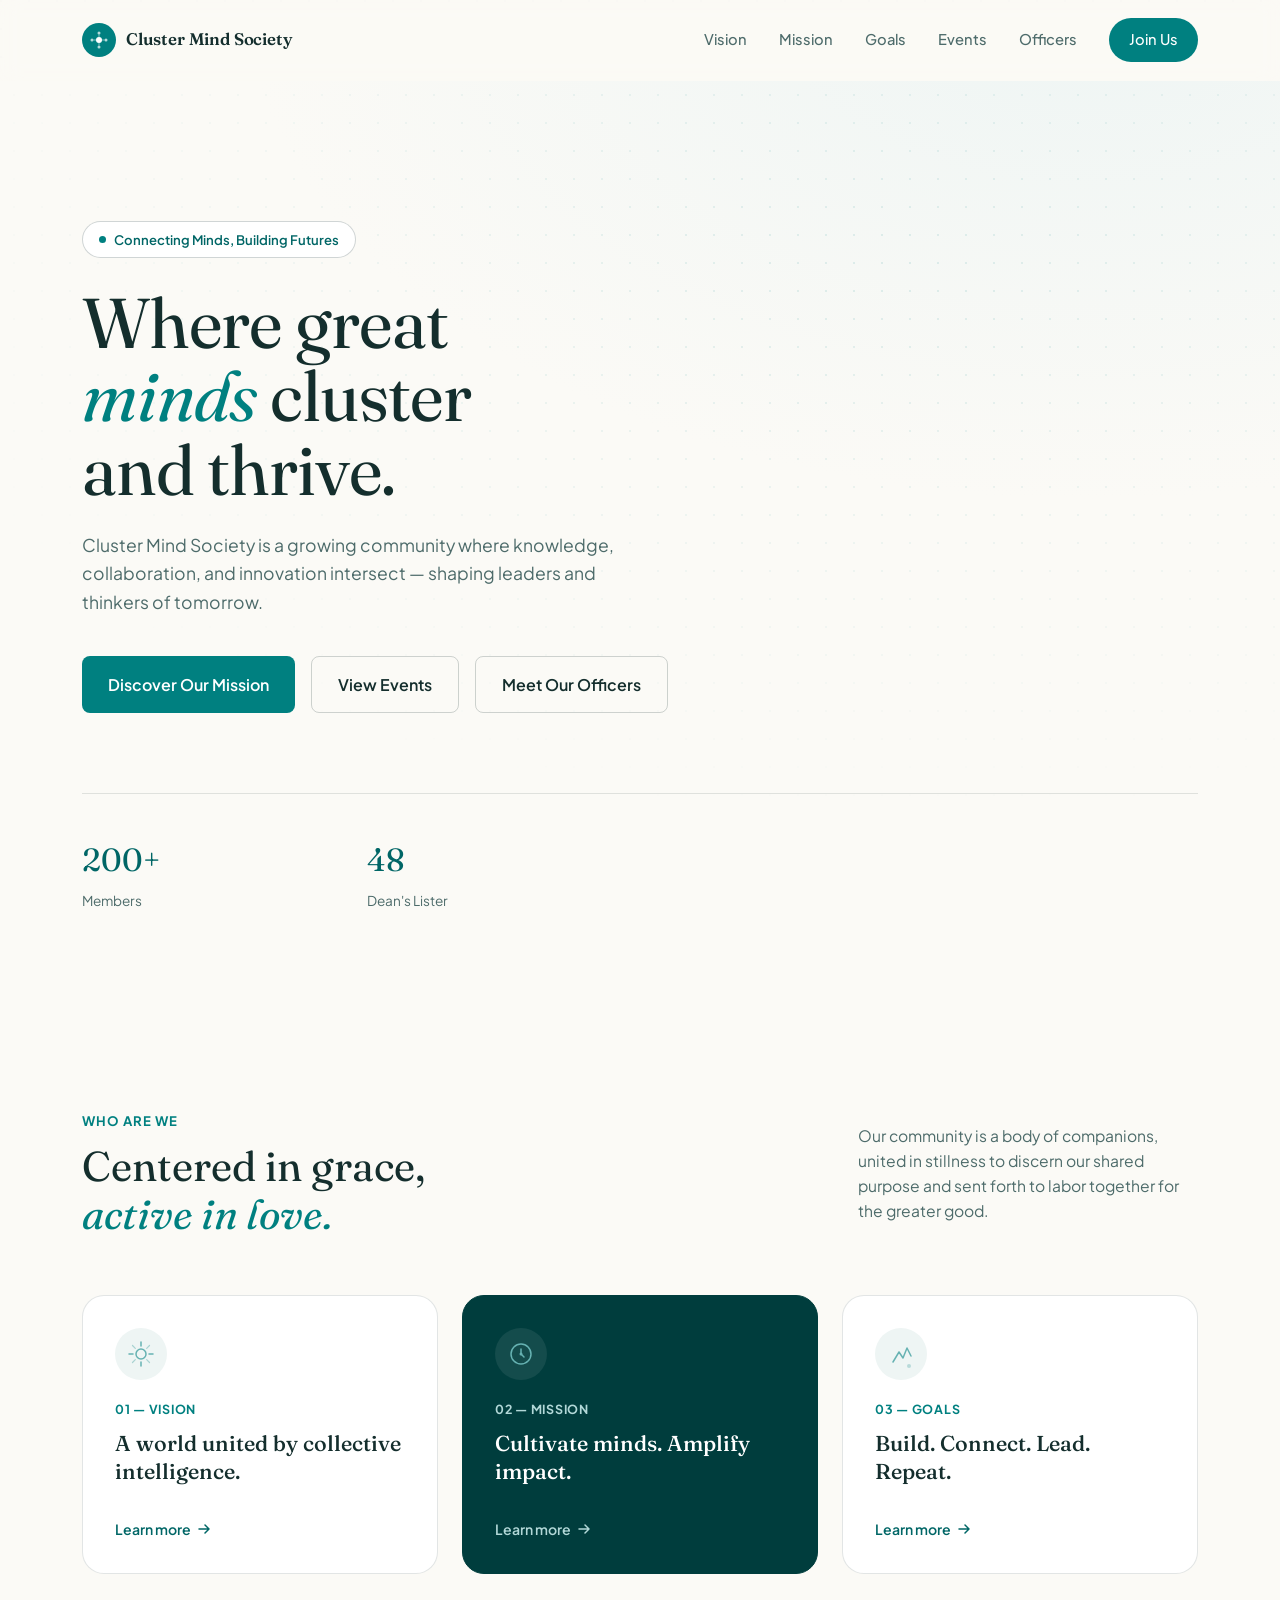
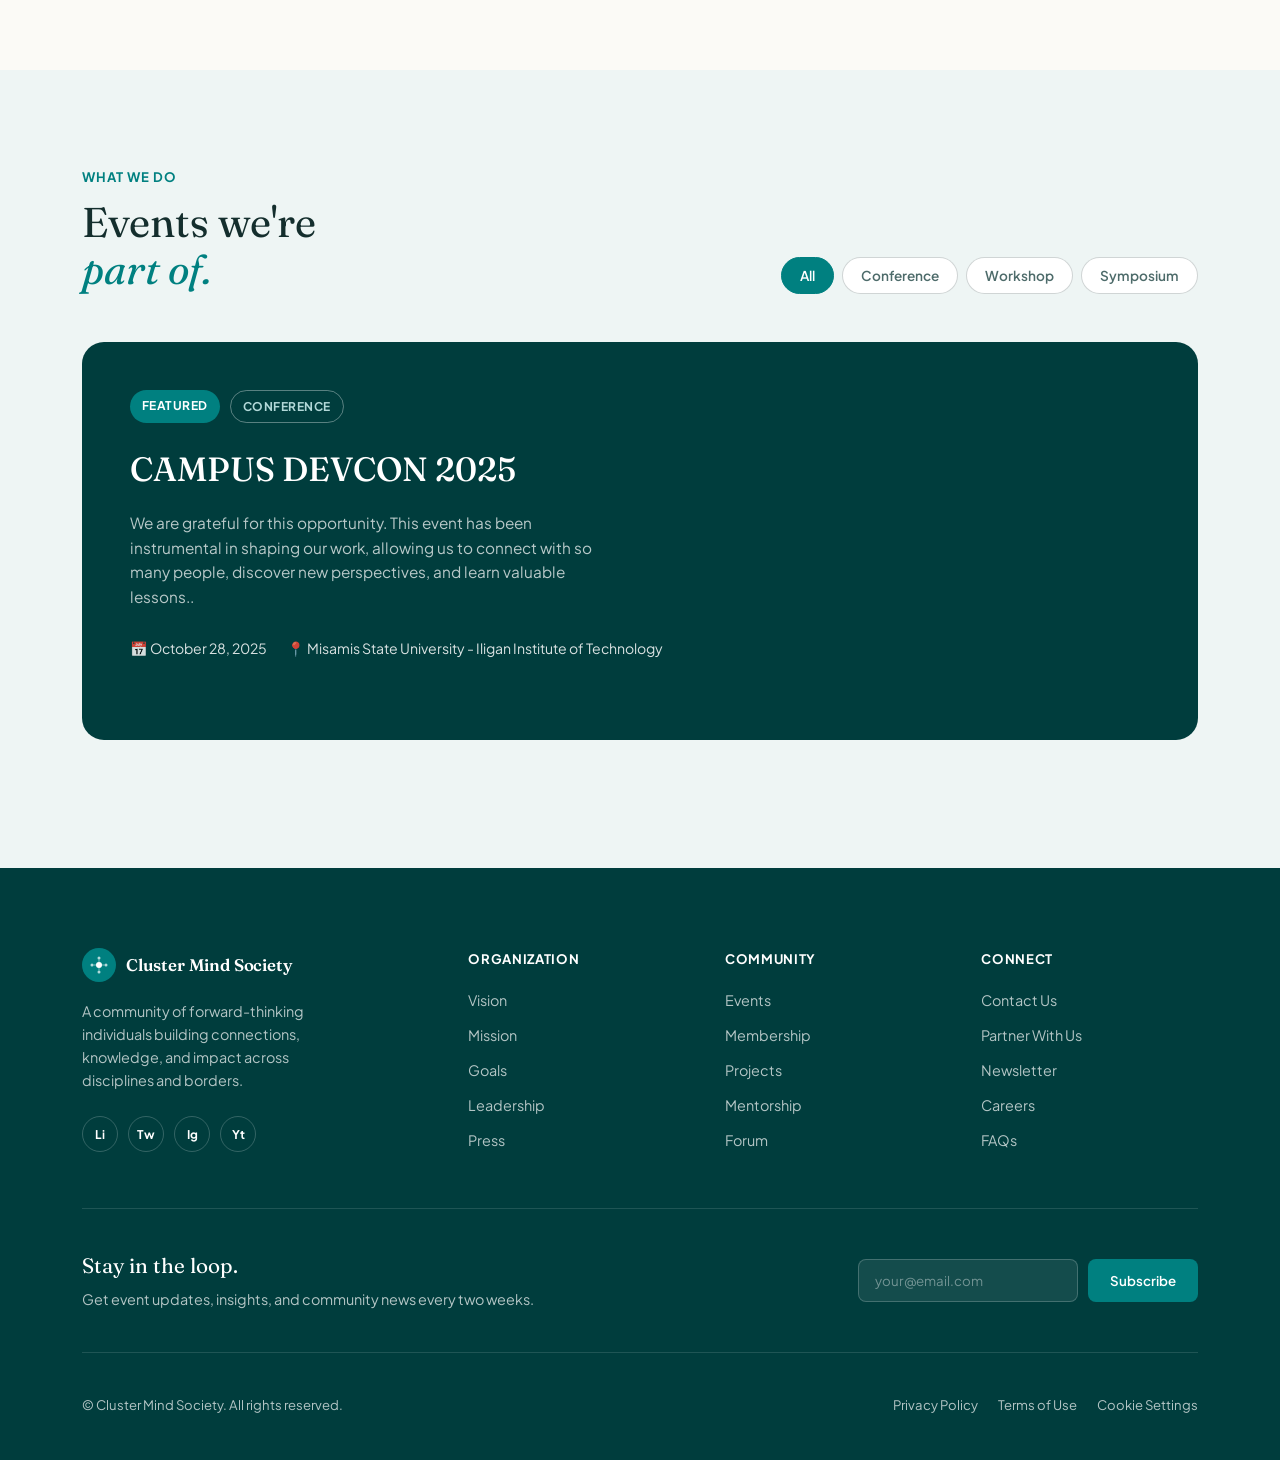
==== frontend/index.html @ 12f6e645 "SPA version" ====
<!doctype html>
<html lang="en">
  <head>
    <meta charset="UTF-8" />
    <link rel="icon" type="image/svg+xml" href="/favicon.svg" />
    <meta name="viewport" content="width=device-width, initial-scale=1.0" />
    <title>cms</title>
    <link rel="stylesheet" href="/frontend/assets/css/indexStyles.css" />
    <link rel="stylesheet" href="/frontend/assets/css/officersStyle.css">
  </head>
  <body>
    <!-- <nav>
      <a href="/home" data-link>Home</a>
    </nav> -->
    <div id="app"></div>
    <script type="module" src="./src/main.js"></script>
  </body>
</html>
---- frontend/assets/css/indexStyles.css ----
@import url("components/colors.css");

/* ============================================================
   CLUSTER MIND SOCIETY — base tokens
   Signature motif: the node/cluster dot from the logo repeats
   as a quiet structural device (dividers, corner dots, bullets)
   ============================================================ */
:root {
  --ink: #142e2d;
  --ink-soft: #4d6b6a;
  --ink-faint: #7c9797;
  --paper: #fbfaf6;
  --paper-tint: #eef5f4;
  --white: #ffffff;
  --line: rgba(20, 46, 45, 0.12);
  --line-strong: rgba(20, 46, 45, 0.2);
  --shadow: 0 20px 50px -25px rgba(0, 77, 77, 0.35);

  --font-display: "Fraunces", serif;
  --font-body: "Plus Jakarta Sans", sans-serif;

  --radius-sm: 8px;
  --radius-md: 14px;
  --radius-lg: 22px;
  --container: 1180px;
}

* { box-sizing: border-box; }

html { scroll-behavior: smooth; }

body {
  margin: 0;
  font-family: var(--font-body);
  color: var(--ink);
  background: var(--paper);
  line-height: 1.6;
  -webkit-font-smoothing: antialiased;
}

a { color: inherit; text-decoration: none; }
img { max-width: 100%; display: block; }
button { font-family: inherit; cursor: pointer; border: none; background: none; }

em {
  font-family: var(--font-display);
  font-style: italic;
  color: var(--c500);
}

:focus-visible {
  outline: 2px solid var(--c500);
  outline-offset: 3px;
}

.section-inner {
  max-width: var(--container);
  margin: 0 auto;
  padding: 96px 32px;
}

/* ============================================================
   NAVBAR
   ============================================================ */
#navbar {
  position: sticky;
  top: 0;
  z-index: 100;
  background: rgba(251, 250, 246, 0.7);
  backdrop-filter: blur(10px);
  border-bottom: 1px solid transparent;
  transition: background .3s ease, border-color .3s ease, box-shadow .3s ease;
}

#navbar.scrolled {
  background: rgba(251, 250, 246, 0.92);
  border-bottom-color: var(--line);
  box-shadow: 0 10px 30px -20px rgba(0, 77, 77, 0.3);
}

.nav-inner {
  max-width: var(--container);
  margin: 0 auto;
  padding: 18px 32px;
  display: flex;
  align-items: center;
  justify-content: space-between;
}

.nav-logo {
  display: flex;
  align-items: center;
  gap: 10px;
}

.logo-circle {
  width: 34px;
  height: 34px;
  border-radius: 50%;
  background: var(--c500);
  display: flex;
  align-items: center;
  justify-content: center;
  flex-shrink: 0;
}

.logo-text {
  font-family: var(--font-display);
  font-weight: 600;
  font-size: 1.05rem;
  letter-spacing: -0.01em;
}

.nav-links {
  display: flex;
  align-items: center;
  gap: 32px;
  font-size: 0.92rem;
  font-weight: 500;
  color: var(--ink-soft);
}

.nav-links a { transition: color .2s ease; }
.nav-links a:hover { color: var(--c500); }

.btn-join {
  background: var(--c500);
  color: var(--white) !important;
  padding: 10px 20px;
  border-radius: 999px;
  transition: background .2s ease, transform .2s ease;
}
.btn-join:hover { background: var(--c700); transform: translateY(-1px); }

.hamburger {
  display: none;
  flex-direction: column;
  gap: 5px;
  width: 24px;
  padding: 4px 0;
}
.hamburger span {
  height: 2px;
  width: 100%;
  background: var(--ink);
  transition: transform .25s ease, opacity .25s ease;
}

.mobile-menu {
  display: none;
  flex-direction: column;
  gap: 4px;
  padding: 8px 24px 20px;
  background: var(--paper);
  border-bottom: 1px solid var(--line);
}
.mobile-menu a { padding: 12px 4px; font-weight: 500; border-bottom: 1px solid var(--line); }
.mobile-menu a:last-child { border-bottom: none; }
.mobile-menu .btn-join { text-align: center; margin-top: 8px; }

/* ============================================================
   HERO
   ============================================================ */
#hero {
  position: relative;
  overflow: hidden;
  background: radial-gradient(120% 100% at 85% -10%, var(--paper-tint) 0%, var(--paper) 55%);
}

.hero-overlay {
  position: absolute;
  inset: 0;
  background-image: radial-gradient(var(--c100) 1px, transparent 1px);
  background-size: 28px 28px;
  opacity: .18;
  mask-image: radial-gradient(80% 60% at 70% 20%, black, transparent);
  pointer-events: none;
}

.hero-content {
  position: relative;
  max-width: var(--container);
  margin: 0 auto;
  padding: 140px 32px 100px;
}

.hero-tag {
  display: inline-flex;
  align-items: center;
  gap: 8px;
  padding: 7px 16px;
  border: 1px solid var(--line-strong);
  border-radius: 999px;
  font-size: 0.82rem;
  font-weight: 600;
  color: var(--c700);
  background: var(--white);
  margin-bottom: 28px;
}

.hero-tag-dot {
  width: 7px;
  height: 7px;
  border-radius: 50%;
  background: var(--c500);
}

.hero-h1 {
  font-family: var(--font-display);
  font-weight: 400;
  font-size: clamp(2.6rem, 5.5vw, 4.4rem);
  line-height: 1.05;
  letter-spacing: -0.01em;
  margin: 0 0 24px;
  color: var(--ink);
}

.hero-sub {
  font-size: 1.1rem;
  color: var(--ink-soft);
  max-width: 560px;
  margin: 0 0 40px;
}

.hero-btns {
  display: flex;
  gap: 16px;
  flex-wrap: wrap;
  margin-bottom: 80px;
}

.btn-primary {
  display: inline-flex;
  align-items: center;
  gap: 8px;
  background: var(--c500);
  color: var(--white);
  padding: 15px 26px;
  border-radius: var(--radius-sm);
  font-weight: 600;
  transition: background .2s ease, transform .2s ease;
}
.btn-primary:hover { background: var(--c700); transform: translateY(-2px); }

.btn-outline {
  display: inline-flex;
  align-items: center;
  gap: 8px;
  border: 1px solid var(--line-strong);
  color: var(--ink);
  padding: 15px 26px;
  border-radius: var(--radius-sm);
  font-weight: 600;
  transition: border-color .2s ease, background .2s ease;
}
.btn-outline:hover { border-color: var(--c500); background: var(--white); }

.hero-stats {
  display: grid;
  grid-template-columns: repeat(4, 1fr);
  gap: 24px;
  padding-top: 40px;
  border-top: 1px solid var(--line);
}

.stat-val {
  font-family: var(--font-display);
  font-size: 2rem;
  color: var(--c700);
}
.stat-lbl {
  font-size: 0.85rem;
  color: var(--ink-soft);
  margin-top: 4px;
}

/* ============================================================
   VISION / MISSION / GOALS
   ============================================================ */
.section-header {
  display: flex;
  justify-content: space-between;
  align-items: flex-end;
  gap: 40px;
  margin-bottom: 56px;
  flex-wrap: wrap;
}

.section-eyebrow {
  font-size: 0.82rem;
  font-weight: 700;
  letter-spacing: 0.08em;
  text-transform: uppercase;
  color: var(--c500);
  margin: 0 0 12px;
}

.section-title {
  font-family: var(--font-display);
  font-weight: 400;
  font-size: clamp(1.9rem, 3.4vw, 2.6rem);
  line-height: 1.15;
  margin: 0;
  color: var(--ink);
}

.section-desc {
  max-width: 340px;
  color: var(--ink-soft);
  font-size: 0.98rem;
}

.vmg-grid {
  display: grid;
  grid-template-columns: repeat(3, 1fr);
  gap: 24px;
}

.vmg-card {
  background: var(--white);
  border: 1px solid var(--line);
  border-radius: var(--radius-lg);
  padding: 32px;
  display: flex;
  flex-direction: column;
  gap: 20px;
  transition: transform .25s ease, box-shadow .25s ease;
}
.vmg-card:hover { transform: translateY(-4px); box-shadow: var(--shadow); }

.vmg-card.featured {
  background: var(--c950);
  border-color: var(--c950);
  color: var(--white);
}
.vmg-card.featured .vmg-tag { color: var(--c50); }
.vmg-card.featured .vmg-title { color: var(--white); }
.vmg-card.featured .vmg-body { color: rgba(255,255,255,.72); }
.vmg-card.featured .vmg-icon { background: rgba(255,255,255,.08); }
.vmg-card.featured .vmg-more { color: var(--c50); }

.vmg-icon {
  width: 52px;
  height: 52px;
  border-radius: 50%;
  background: var(--paper-tint);
  display: flex;
  align-items: center;
  justify-content: center;
}

.vmg-tag {
  font-size: 0.78rem;
  font-weight: 700;
  letter-spacing: 0.06em;
  text-transform: uppercase;
  color: var(--c500);
  margin: 0 0 10px;
}

.vmg-title {
  font-family: var(--font-display);
  font-size: 1.35rem;
  font-weight: 500;
  margin: 0 0 12px;
  line-height: 1.3;
}

.vmg-body {
  font-size: 0.94rem;
  color: var(--ink-soft);
  margin: 0;
}

.vmg-more {
  display: inline-flex;
  align-items: center;
  gap: 6px;
  font-size: 0.88rem;
  font-weight: 600;
  color: var(--c700);
  margin-top: auto;
  transition: gap .2s ease;
}
.vmg-card:hover .vmg-more { gap: 10px; }

/* ============================================================
   EVENTS
   ============================================================ */
#events { background: var(--paper-tint); }

.events-header {
  display: flex;
  justify-content: space-between;
  align-items: flex-end;
  gap: 24px;
  flex-wrap: wrap;
  margin-bottom: 48px;
}

.filter-bar {
  display: flex;
  gap: 8px;
  flex-wrap: wrap;
}

.filter-btn {
  padding: 9px 18px;
  border-radius: 999px;
  border: 1px solid var(--line-strong);
  background: var(--white);
  font-size: 0.85rem;
  font-weight: 600;
  color: var(--ink-soft);
  transition: all .2s ease;
}
.filter-btn:hover { border-color: var(--c500); color: var(--c700); }
.filter-btn.active {
  background: var(--c500);
  border-color: var(--c500);
  color: var(--white);
}

.featured-event {
  display: grid;
  grid-template-columns: 1.7fr 1fr;
  gap: 0;
  background: var(--c950);
  color: var(--white);
  border-radius: var(--radius-lg);
  overflow: hidden;
  margin-bottom: 32px;
}
.featured-event > div:first-child { padding: 48px; }

.badges { display: flex; gap: 10px; margin-bottom: 20px; }
.badge {
  font-size: 0.75rem;
  font-weight: 700;
  letter-spacing: 0.04em;
  text-transform: uppercase;
  padding: 6px 12px;
  border-radius: 999px;
}
.badge-solid { background: var(--c500); color: var(--white); }
.badge-outline { border: 1px solid rgba(255,255,255,.35); color: var(--c50); }

.featured-title {
  font-family: var(--font-display);
  font-size: clamp(1.6rem, 2.8vw, 2.1rem);
  font-weight: 500;
  margin: 0 0 14px;
}

.featured-desc {
  color: rgba(255,255,255,.72);
  max-width: 480px;
  margin: 0 0 28px;
  font-size: 0.96rem;
}

.meta-row { display: flex; flex-wrap: wrap; gap: 20px; margin-bottom: 32px; }
.meta-item { font-size: 0.88rem; color: rgba(255,255,255,.85); }

.btn-light {
  display: inline-flex;
  align-items: center;
  gap: 8px;
  background: var(--white);
  color: var(--c950);
  padding: 14px 24px;
  border-radius: var(--radius-sm);
  font-weight: 600;
  transition: background .2s ease, transform .2s ease;
}
.btn-light:hover { background: var(--c50); transform: translateY(-2px); }

.meter-box {
  background: rgba(255,255,255,.06);
  padding: 40px;
  display: flex;
  flex-direction: column;
  align-items: center;
  justify-content: center;
  text-align: center;
  border-left: 1px solid rgba(255,255,255,.1);
}
.meter-pct { font-family: var(--font-display); font-size: 3rem; }
.meter-lbl { font-size: 0.85rem; color: rgba(255,255,255,.6); margin-bottom: 20px; }
.meter-bar-track {
  width: 100%;
  height: 6px;
  background: rgba(255,255,255,.15);
  border-radius: 999px;
  overflow: hidden;
}
.meter-bar-fill { height: 100%; background: var(--c100); border-radius: 999px; }
.meter-note { font-size: 0.8rem; color: rgba(255,255,255,.6); margin-top: 12px; }

.event-grid {
  display: grid;
  grid-template-columns: repeat(3, 1fr);
  gap: 24px;
}

.event-card {
  background: var(--white);
  border: 1px solid var(--line);
  border-radius: var(--radius-lg);
  padding: 28px;
  display: flex;
  flex-direction: column;
  transition: transform .25s ease, box-shadow .25s ease;
}
.event-card:hover { transform: translateY(-4px); box-shadow: var(--shadow); }

.card-top {
  display: flex;
  justify-content: space-between;
  align-items: center;
  margin-bottom: 16px;
}
.type-badge { font-size: 0.78rem; font-weight: 700; text-transform: uppercase; letter-spacing: 0.04em; }
.card-date { font-size: 0.8rem; color: var(--ink-faint); }

.card-title {
  font-family: var(--font-display);
  font-size: 1.2rem;
  font-weight: 500;
  margin: 0 0 10px;
  line-height: 1.3;
}

.card-desc {
  font-size: 0.9rem;
  color: var(--ink-soft);
  margin: 0 0 24px;
  flex-grow: 1;
}

.card-footer { margin-top: auto; }
.card-meta-row {
  display: flex;
  justify-content: space-between;
  font-size: 0.82rem;
  color: var(--ink-soft);
  margin-bottom: 8px;
}
.card-pct { font-weight: 600; color: var(--c700); }

.progress-track {
  width: 100%;
  height: 5px;
  background: var(--paper-tint);
  border-radius: 999px;
  overflow: hidden;
  margin-bottom: 20px;
}
.progress-fill { height: 100%; background: var(--c500); border-radius: 999px; }

.btn-card {
  display: inline-flex;
  align-items: center;
  justify-content: center;
  gap: 8px;
  border: 1px solid var(--line-strong);
  border-radius: var(--radius-sm);
  padding: 12px;
  font-weight: 600;
  font-size: 0.9rem;
  transition: background .2s ease, border-color .2s ease;
}
.btn-card:hover { background: var(--c500); border-color: var(--c500); color: var(--white); }

/* ============================================================
   FOOTER
   ============================================================ */
footer {
  background: var(--c950);
  color: rgba(255,255,255,.7);
}

.footer-inner {
  max-width: var(--container);
  margin: 0 auto;
  padding: 80px 32px 32px;
}

.footer-grid {
  display: grid;
  grid-template-columns: 1.6fr 1fr 1fr 1fr;
  gap: 40px;
  padding-bottom: 56px;
  border-bottom: 1px solid rgba(255,255,255,.12);
}

.footer-brand-logo {
  display: flex;
  align-items: center;
  gap: 10px;
  margin-bottom: 18px;
}
.footer-brand-logo .logo-text { color: var(--white); }

.footer-brand-desc {
  font-size: 0.9rem;
  max-width: 280px;
  margin: 0 0 24px;
}

.socials { display: flex; gap: 10px; }
.social-btn {
  width: 36px;
  height: 36px;
  border-radius: 50%;
  border: 1px solid rgba(255,255,255,.2);
  display: flex;
  align-items: center;
  justify-content: center;
  font-size: 0.75rem;
  font-weight: 700;
  color: var(--white);
  transition: background .2s ease, border-color .2s ease;
}
.social-btn:hover { background: var(--c500); border-color: var(--c500); }

.footer-col-title {
  font-size: 0.82rem;
  font-weight: 700;
  letter-spacing: 0.05em;
  text-transform: uppercase;
  color: var(--white);
  margin: 0 0 20px;
}

.footer-links { list-style: none; margin: 0; padding: 0; display: flex; flex-direction: column; gap: 12px; font-size: 0.9rem; }
.footer-links a:hover { color: var(--white); }

.newsletter-strip {
  display: flex;
  justify-content: space-between;
  align-items: center;
  gap: 24px;
  flex-wrap: wrap;
  padding: 40px 0;
  border-bottom: 1px solid rgba(255,255,255,.12);
}

.newsletter-title {
  font-family: var(--font-display);
  color: var(--white);
  font-size: 1.3rem;
  margin: 0 0 6px;
}
.newsletter-sub { font-size: 0.9rem; margin: 0; }

.newsletter-form { display: flex; gap: 10px; flex-wrap: wrap; }
.newsletter-input {
  background: rgba(255,255,255,.08);
  border: 1px solid rgba(255,255,255,.2);
  border-radius: var(--radius-sm);
  padding: 12px 16px;
  color: var(--white);
  font-family: inherit;
  min-width: 220px;
}
.newsletter-input::placeholder { color: rgba(255,255,255,.4); }

.btn-subscribe {
  background: var(--c500);
  color: var(--white);
  padding: 12px 22px;
  border-radius: var(--radius-sm);
  font-weight: 600;
  transition: background .2s ease;
}
.btn-subscribe:hover { background: var(--c100); color: var(--c950); }

.footer-bottom {
  display: flex;
  justify-content: space-between;
  align-items: center;
  flex-wrap: wrap;
  gap: 12px;
  padding-top: 28px;
  font-size: 0.82rem;
}

.footer-legal { display: flex; gap: 20px; }
.footer-legal a:hover { color: var(--white); }

/* ============================================================
   RESPONSIVE
   ============================================================ */
@media (max-width: 960px) {
  .vmg-grid, .event-grid { grid-template-columns: 1fr 1fr; }
  .featured-event { grid-template-columns: 1fr; }
  .meter-box { border-left: none; border-top: 1px solid rgba(255,255,255,.1); }
  .footer-grid { grid-template-columns: 1fr 1fr; }
}

@media (max-width: 720px) {
  .nav-links { display: none; }
  .hamburger { display: flex; }
  .mobile-menu { display: none; }
  .hero-stats { grid-template-columns: repeat(2, 1fr); row-gap: 28px; }
  .vmg-grid, .event-grid { grid-template-columns: 1fr; }
  .section-header, .events-header { align-items: flex-start; }
  .footer-grid { grid-template-columns: 1fr; }
}

@media (prefers-reduced-motion: reduce) {
  * { transition: none !important; animation: none !important; }
  html { scroll-behavior: auto; }
}
---- frontend/assets/css/officersStyle.css ----
@import url('https://fonts.googleapis.com/css2?family=Fraunces:opsz,wght@9..144,400;9..144,500;9..144,600;9..144,700&family=Plus+Jakarta+Sans:wght@400;500;600;700;800&display=swap');

:root {
  --ink: #142e2d;
  --ink-soft: #4d6b6a;
  --ink-faint: #7c9797;
  --paper: #fbfaf6;
  --paper-tint: #eef5f4;
  --white: #ffffff;
  --line: rgba(20, 46, 45, 0.12);
  --line-strong: rgba(20, 46, 45, 0.2);
  --shadow: 0 20px 50px -25px rgba(0, 77, 77, 0.35);

  --font-display: "Fraunces", serif;
  --font-body: "Plus Jakarta Sans", sans-serif;

  --radius-sm: 8px;
  --radius-md: 14px;
  --radius-lg: 22px;
  --container: 1180px;
}

* {
  box-sizing: border-box;
}

html {
  scroll-behavior: smooth;
}

body {
  margin: 0;
  font-family: var(--font-body);
  background: var(--paper);
  color: var(--ink);
  -webkit-font-smoothing: antialiased;
}

/* ---------- background texture ---------- */
body::before {
  content: "";
  position: fixed;
  inset: 0;
  pointer-events: none;
  z-index: 0;
  background-image:
    radial-gradient(circle at 1px 1px, var(--line) 1px, transparent 0);
  background-size: 28px 28px;
  opacity: 0.35;
}

.wrap {
  max-width: var(--container);
  margin: 0 auto;
  padding: 0 32px;
  position: relative;
  z-index: 1;
}

/* ---------- top mark ---------- */
.masthead {
  display: flex;
  align-items: center;
  justify-content: space-between;
  padding: 28px 0 0;
}

.masthead-mark {
  display: flex;
  align-items: center;
  gap: 10px;
  font-family: var(--font-body);
  font-weight: 700;
  font-size: 13px;
  letter-spacing: 0.14em;
  text-transform: uppercase;
  color: var(--ink-soft);
}

.masthead-mark svg { flex-shrink: 0; }

/* ---------- breadcrumb ---------- */
.masthead-mark a {
  color: var(--ink-soft);
  text-decoration: none;
  font-weight: 700;
  transition: color 0.25s ease;
}

.masthead-mark a:hover {
  color: var(--ink);
}

.masthead-mark a:focus-visible {
  outline: 2px solid var(--ink);
  outline-offset: 2px;
  border-radius: 4px;
}

.masthead-mark .separator {
  color: var(--ink-faint);
  margin: 0 4px;
}

.masthead-mark .current {
  color: var(--ink);
  font-weight: 800;
}

.masthead-term {
  font-size: 12px;
  letter-spacing: 0.1em;
  text-transform: uppercase;
  color: var(--ink-faint);
  border: 1px solid var(--line-strong);
  padding: 7px 14px;
  border-radius: 999px;
  background: var(--white);
}


/* ---------- hero ---------- */
.hero {
  text-align: center;
  padding: 64px 0 88px;
}

.hero-eyebrow {
  display: inline-flex;
  align-items: center;
  gap: 10px;
  font-size: 13px;
  font-weight: 700;
  letter-spacing: 0.18em;
  text-transform: uppercase;
  color: var(--ink-soft);
  margin-bottom: 22px;
}

.hero-eyebrow::before,
.hero-eyebrow::after {
  content: "";
  width: 28px;
  height: 1px;
  background: var(--line-strong);
}

.hero h1 {
  font-family: var(--font-display);
  font-optical-sizing: auto;
  font-weight: 600;
  font-size: clamp(40px, 6vw, 74px);
  line-height: 1.04;
  letter-spacing: -0.01em;
  margin: 0 0 20px;
}

.hero h1 em {
  font-style: italic;
  font-weight: 500;
  color: var(--ink-soft);
}

.hero p {
  max-width: 560px;
  margin: 0 auto;
  color: var(--ink-soft);
  font-size: 17px;
  line-height: 1.6;
}

/* ================= ORG CHART ================= */
.chart {
  padding-bottom: 120px;
}

.tier {
  display: flex;
  justify-content: center;
}

.tier--five {
  display: grid;
  grid-template-columns: repeat(5, minmax(0, 1fr));
  gap: 22px;
  max-width: 1080px;
  margin: 0 auto;
}

/* connector spine between tiers */
.spine {
  width: 1px;
  height: 46px;
  background: var(--line-strong);
  margin: 0 auto;
  position: relative;
}

.spine::after {
  content: "";
  position: absolute;
  bottom: -4px;
  left: 50%;
  transform: translateX(-50%);
  width: 7px;
  height: 7px;
  border-radius: 50%;
  background: var(--paper);
  border: 1px solid var(--line-strong);
}

/* horizontal bar feeding the five-across tier */
.tier--five-wrap {
  position: relative;
  padding-top: 46px;
  max-width: 900px;
  margin: 0 auto;
}

.tier--five-wrap::before {
  content: "";
  position: absolute;
  top: 0;
  left: 10%;
  right: 10%;
  height: 1px;
  background: var(--line-strong);
}

.tier--five-wrap .card::before {
  content: "";
  position: absolute;
  top: -46px;
  left: 50%;
  width: 1px;
  height: 46px;
  background: var(--line-strong);
}

/* ---------- card ---------- */
.card {
  position: relative;
  background: var(--white);
  border: 1px solid var(--line);
  border-radius: var(--radius-lg);
  padding: 34px 28px 26px;
  text-align: center;
  box-shadow: var(--shadow);
  transition: transform 0.35s cubic-bezier(0.22, 1, 0.36, 1), box-shadow 0.35s ease;
}

.card:hover {
  transform: translateY(-6px);
}

.card--principal {
  max-width: 320px;
  padding: 44px 34px 32px;
}

.card--second {
  max-width: 300px;
  padding: 38px 30px 28px;
}

.card--staff {
  padding: 28px 18px 22px;
}

/* rank ribbon tab */
.rank {
  position: absolute;
  top: -13px;
  left: 50%;
  transform: translateX(-50%);
  font-family: var(--font-display);
  font-style: italic;
  font-size: 12px;
  letter-spacing: 0.06em;
  color: var(--paper);
  background: var(--ink);
  padding: 5px 14px 4px;
  border-radius: 999px;
  white-space: nowrap;
}

/* seal / monogram */
.seal {
  width: 82px;
  height: 82px;
  margin: 0 auto 18px;
  border-radius: 50%;
  display: grid;
  place-items: center;
  position: relative;
  background: var(--paper-tint);
  border: 1px solid var(--line-strong);
}

.seal::before {
  content: "";
  position: absolute;
  inset: 6px;
  border-radius: 50%;
  border: 1px dashed var(--line-strong);
}

.seal span {
  font-family: var(--font-display);
  font-weight: 600;
  font-size: 24px;
  color: var(--ink);
  position: relative;
}

.card--staff .seal {
  width: 62px;
  height: 62px;
}

.card--staff .seal span {
  font-size: 18px;
}

.name {
  font-family: var(--font-display);
  font-weight: 600;
  font-size: 24px;
  margin: 0 0 6px;
  letter-spacing: -0.005em;
}

.card--staff .name {
  font-size: 18px;
}

.position {
  display: inline-block;
  font-size: 12px;
  font-weight: 700;
  letter-spacing: 0.12em;
  text-transform: uppercase;
  color: var(--ink-soft);
  padding-bottom: 10px;
  margin-bottom: 12px;
  border-bottom: 1px solid var(--line);
}

.blurb {
  font-size: 14px;
  line-height: 1.55;
  color: var(--ink-faint);
  margin: 0;
}

.card--staff .blurb {
  font-size: 13px;
}

/* ---------- footer ---------- */
.site-footer {
  border-top: 1px solid var(--line);
  padding: 30px 0 40px;
  text-align: center;
  color: var(--ink-faint);
  font-size: 13px;
}

.site-footer strong {
  color: var(--ink-soft);
}

/* ---------- responsive ---------- */
@media (max-width: 860px) {
  .tier--five {
    grid-template-columns: repeat(2, minmax(0, 1fr));
  }
  .tier--five-wrap::before { display: none; }
  .tier--five-wrap .card::before { display: none; }
  .tier--five-wrap { padding-top: 0; }
}

@media (max-width: 560px) {
  .wrap { padding: 0 20px; }
  .hero { padding: 48px 0 64px; }
  .tier--five { grid-template-columns: 1fr; }
  .masthead { flex-direction: column; gap: 14px; align-items: flex-start; }
}

@media (prefers-reduced-motion: reduce) {
  * { transition: none !important; }
}

:focus-visible {
  outline: 2px solid var(--ink);
  outline-offset: 3px;
}
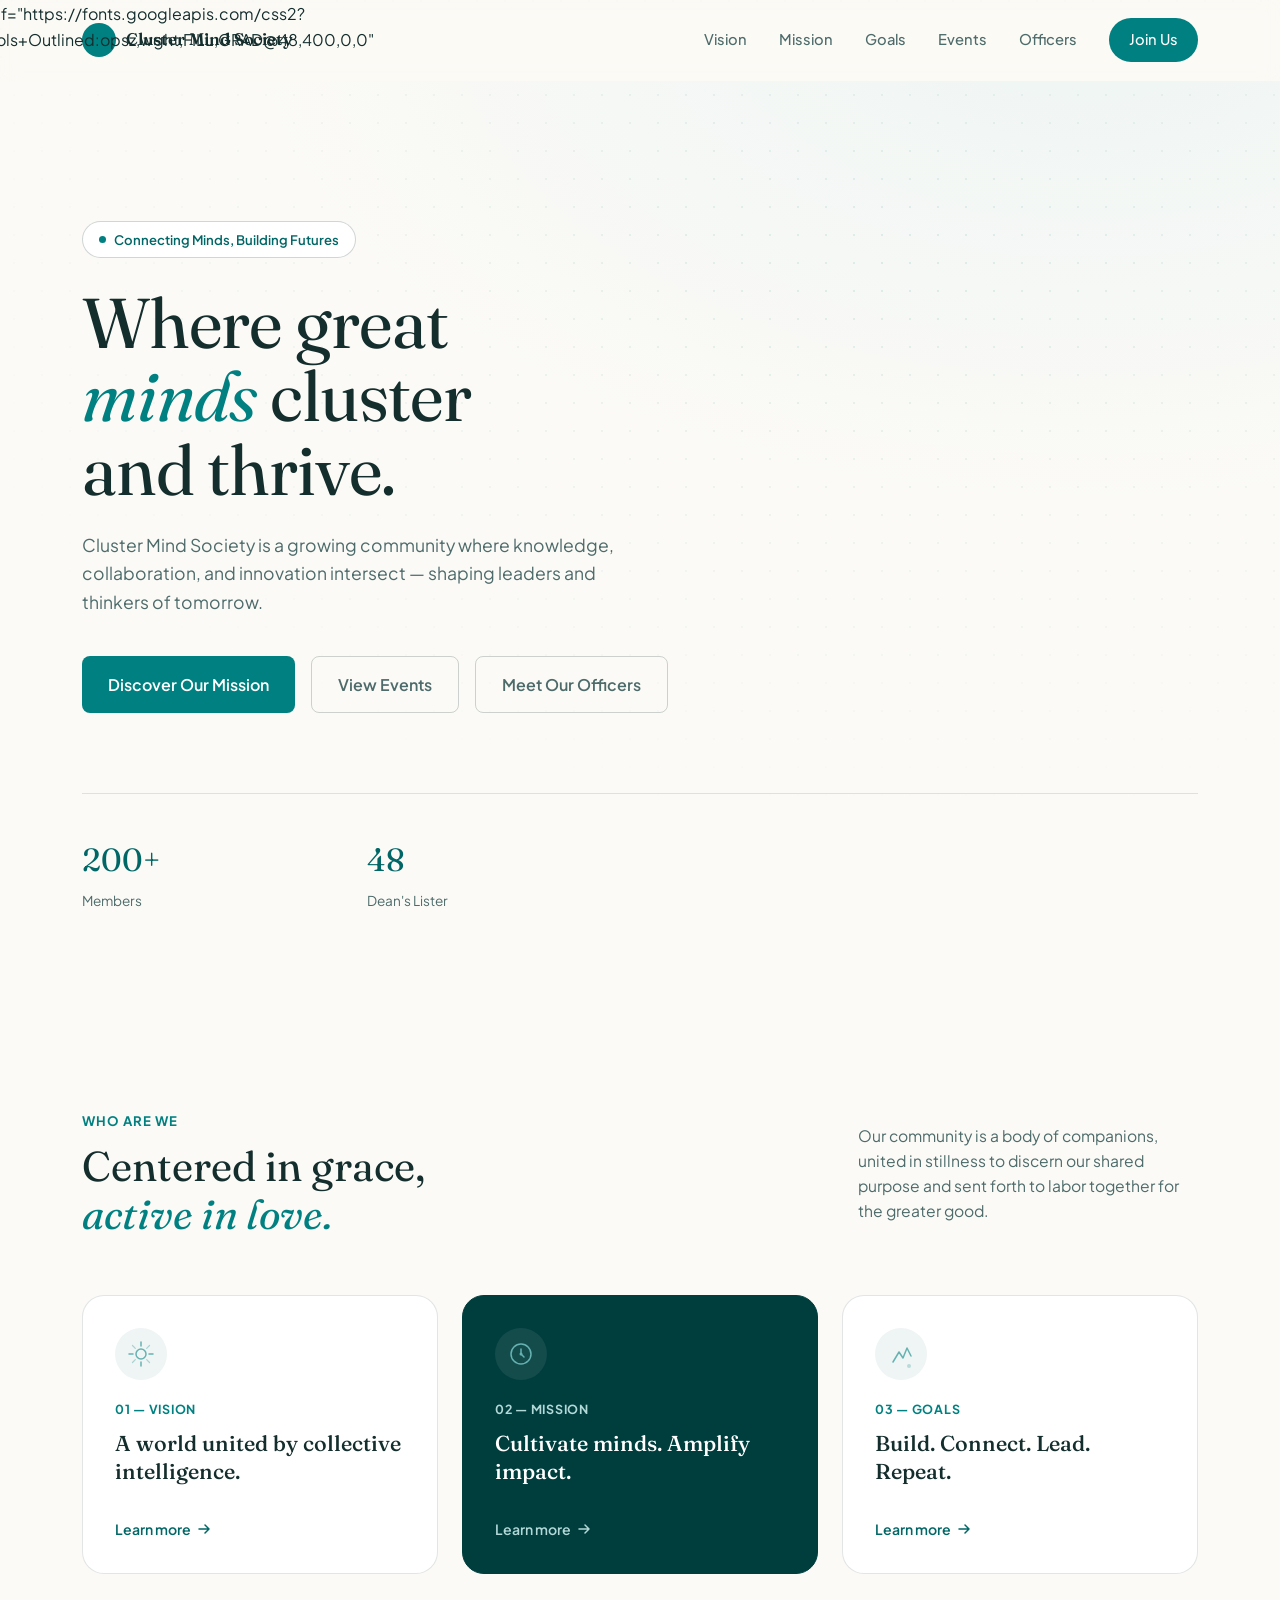
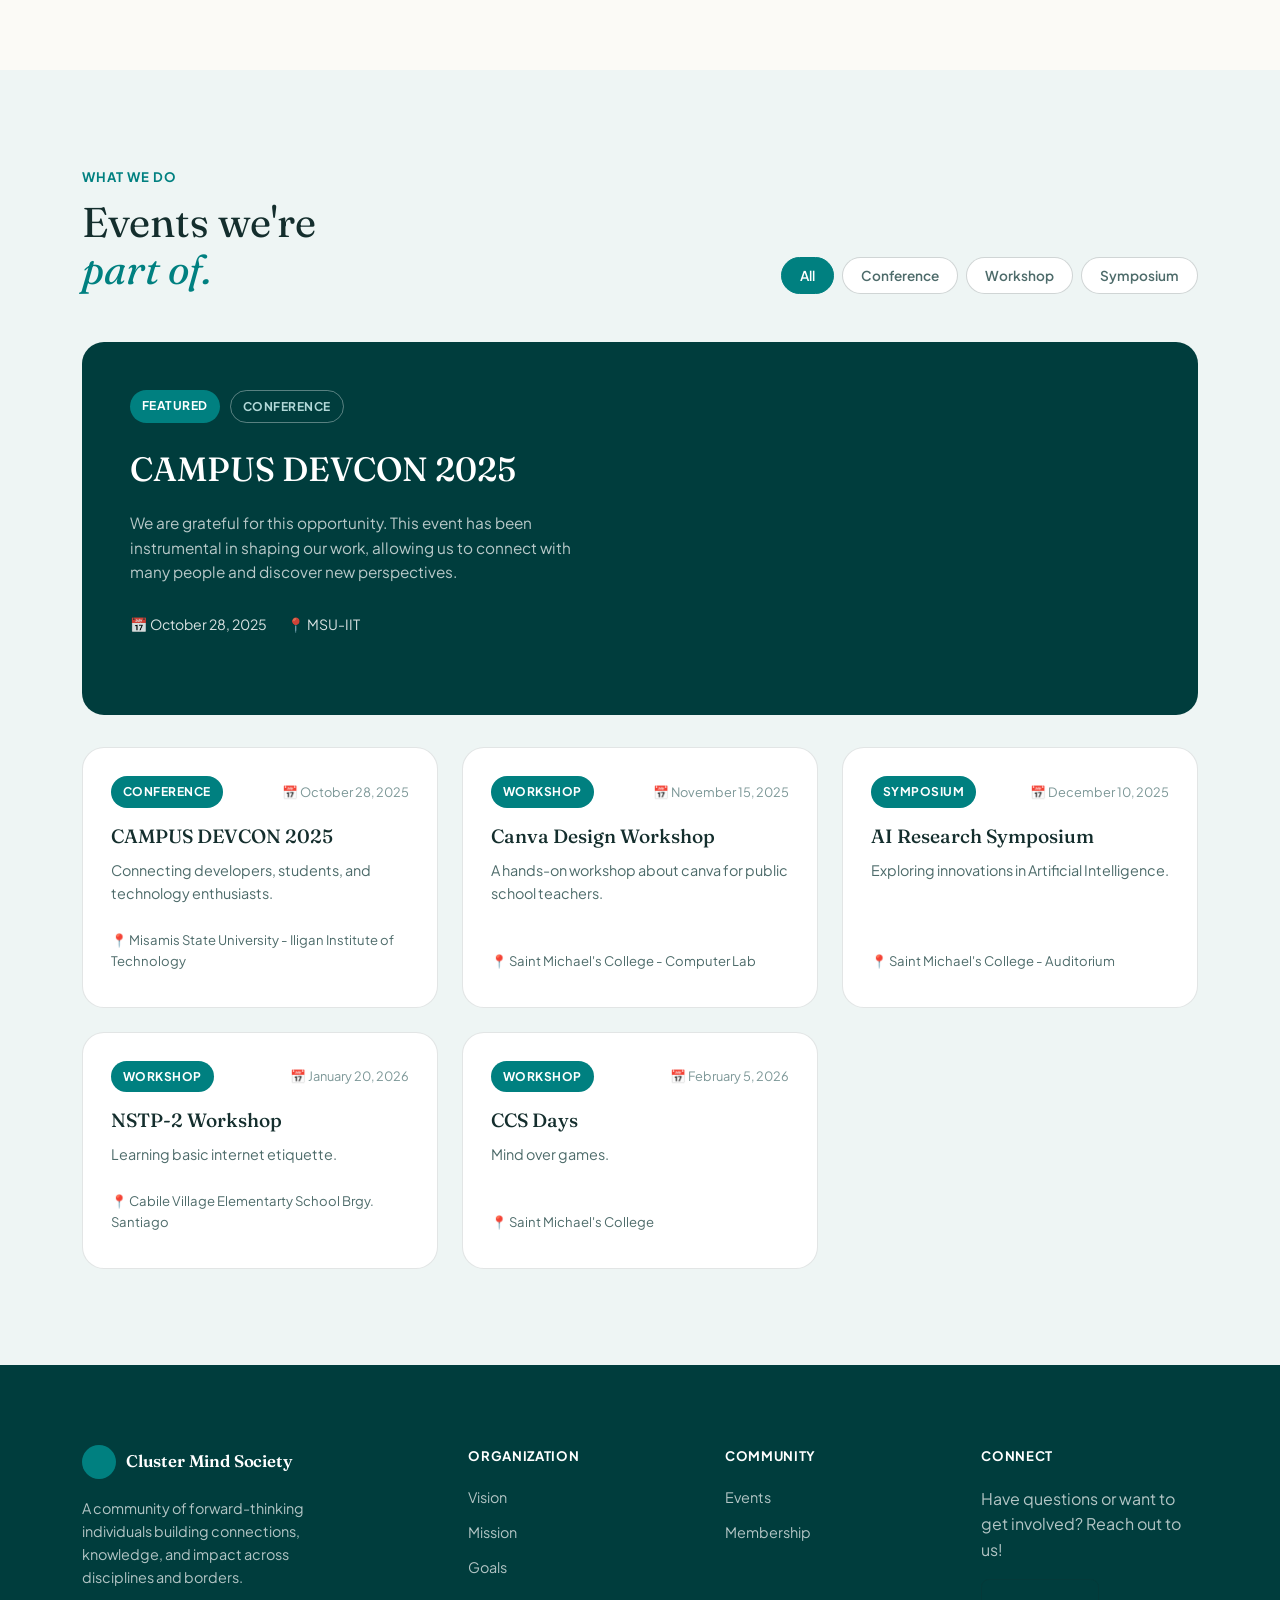
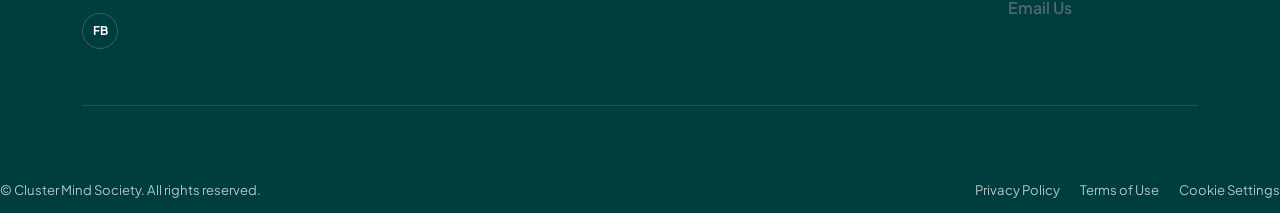
==== commit 2ebae47d: "add some features" ====
--- a/frontend/index.html
+++ b/frontend/index.html
@@ -1,18 +1,16 @@
-<!doctype html>
+<!DOCTYPE html>
 <html lang="en">
-  <head>
+<head>
     <meta charset="UTF-8" />
     <link rel="icon" type="image/svg+xml" href="/favicon.svg" />
     <meta name="viewport" content="width=device-width, initial-scale=1.0" />
     <title>cms</title>
-    <link rel="stylesheet" href="/frontend/assets/css/indexStyles.css" />
-    <link rel="stylesheet" href="/frontend/assets/css/officersStyle.css">
-  </head>
-  <body>
-    <!-- <nav>
-      <a href="/home" data-link>Home</a>
-    </nav> -->
+
+    <link rel="stylesheet" href="assets/css/indexStyles.css" />
+    <link rel="stylesheet" href="assets/css/officersStyle.css">
+</head>
+<body>
     <div id="app"></div>
-    <script type="module" src="./src/main.js"></script>
-  </body>
-</html>
+    <script type="module" src="src/main.js"></script>
+</body>
+</html>
--- a/frontend/assets/css/indexStyles.css
+++ b/frontend/assets/css/indexStyles.css
@@ -247,7 +247,7 @@
   align-items: center;
   gap: 8px;
   border: 1px solid var(--line-strong);
-  color: var(--ink);
+  color: var(--ink-soft);
   padding: 15px 26px;
   border-radius: var(--radius-sm);
   font-weight: 600;
--- a/frontend/assets/css/officersStyle.css
+++ b/frontend/assets/css/officersStyle.css
@@ -73,7 +73,7 @@
   font-weight: 700;
   font-size: 13px;
   letter-spacing: 0.14em;
-  text-transform: uppercase;
+  text-transform: capitalize;
   color: var(--ink-soft);
 }
 
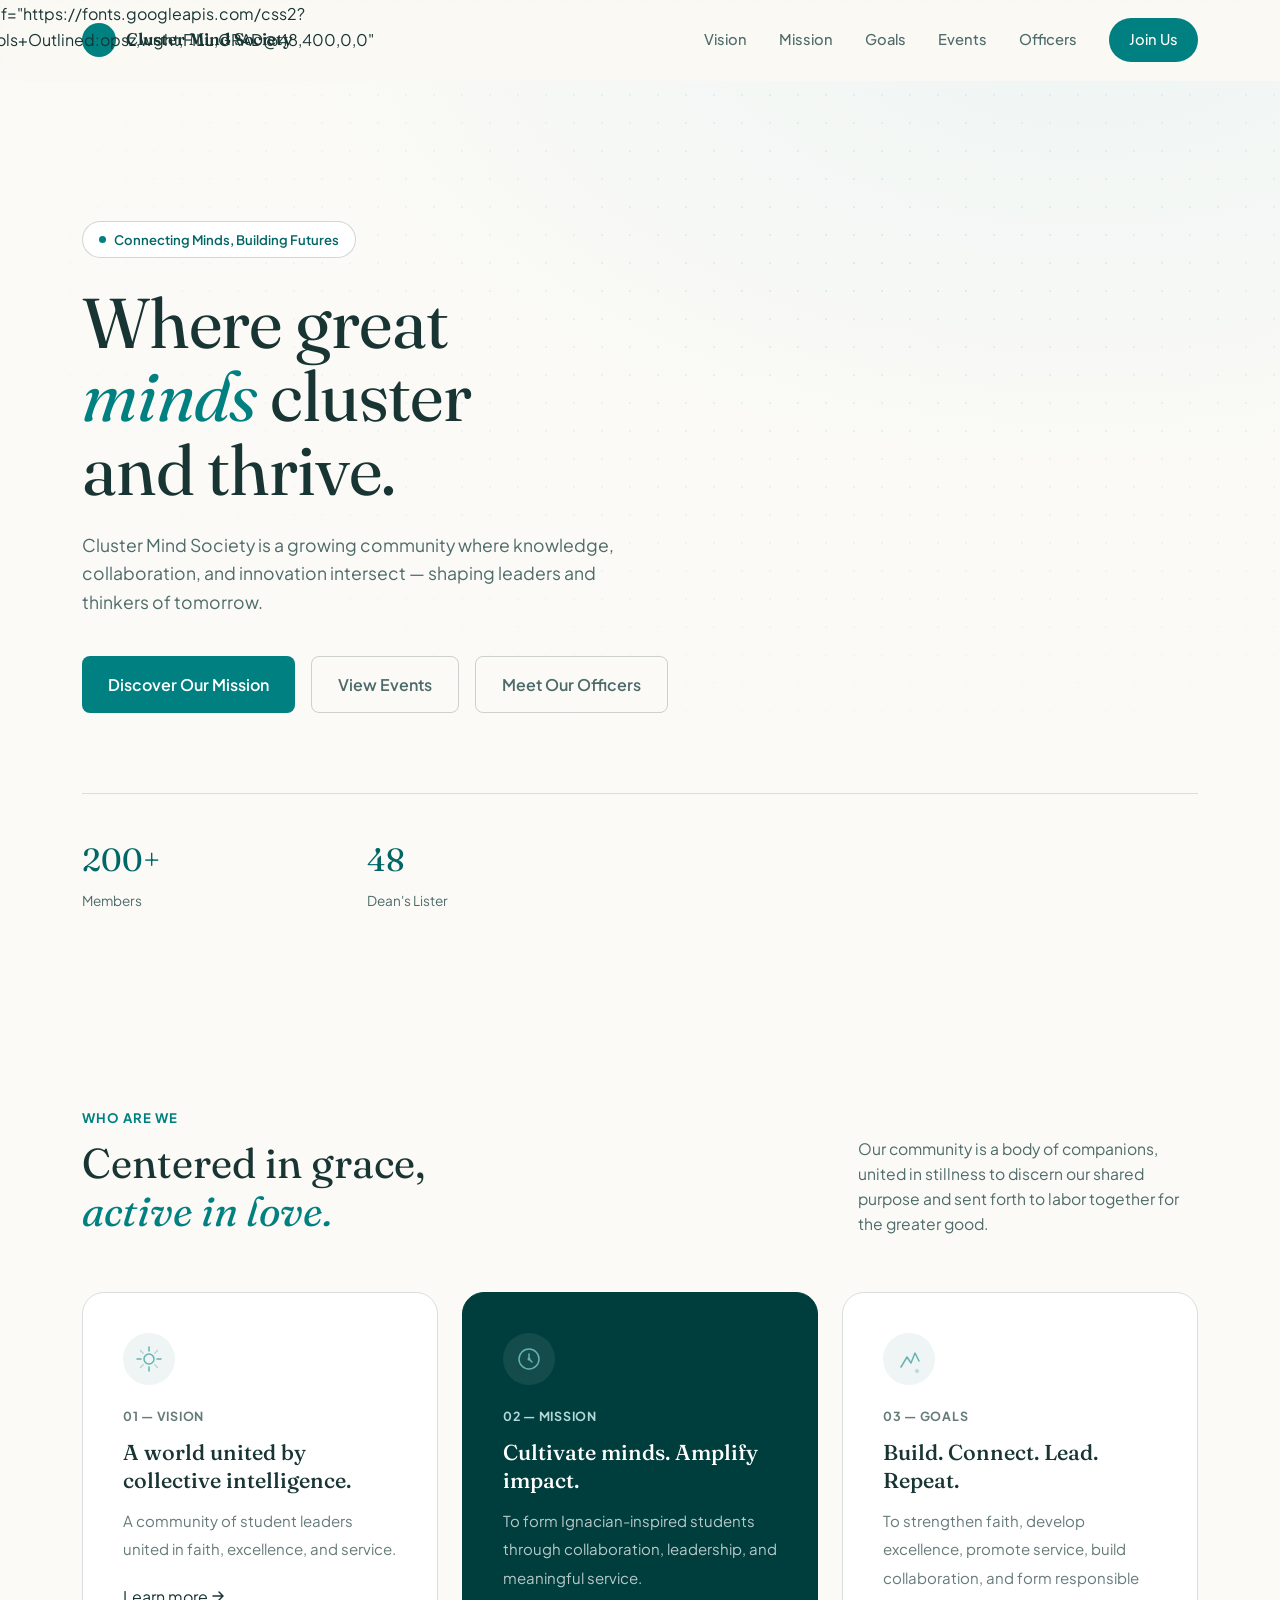
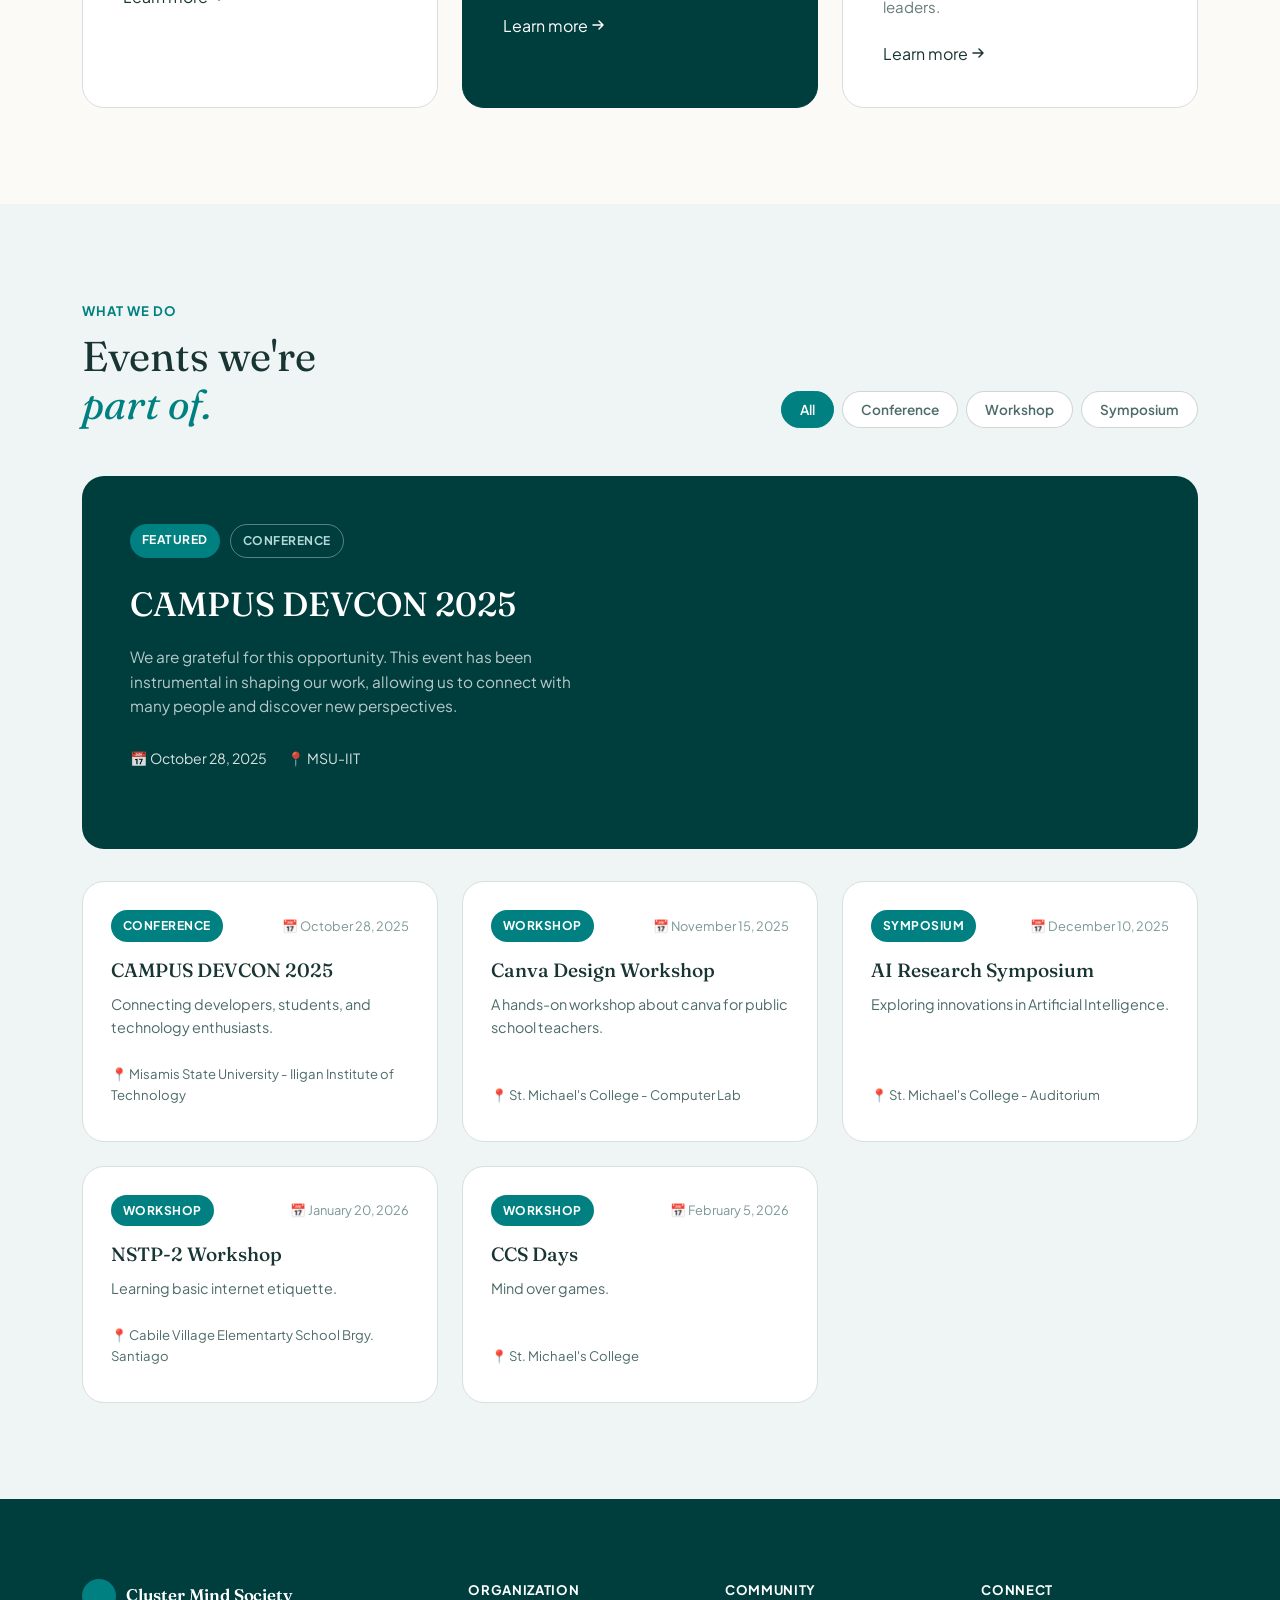
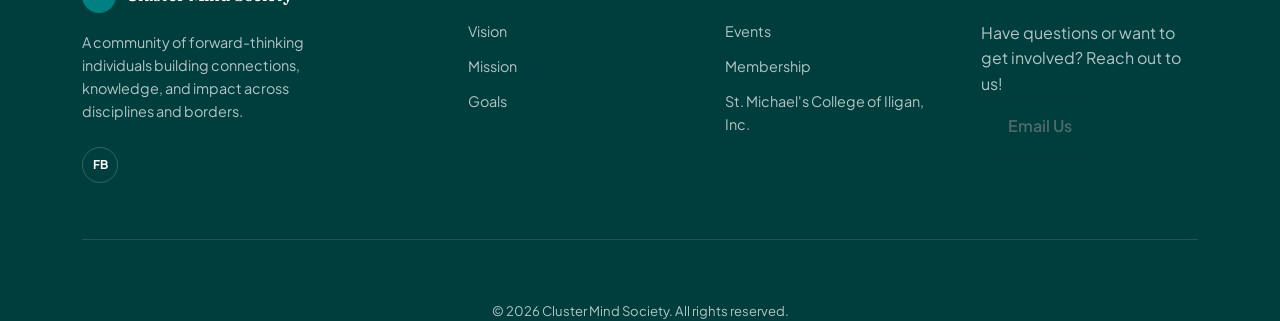
==== commit b12a90ba: "need repair vmg" ====
--- a/frontend/index.html
+++ b/frontend/index.html
@@ -6,8 +6,9 @@
     <meta name="viewport" content="width=device-width, initial-scale=1.0" />
     <title>cms</title>
 
-    <link rel="stylesheet" href="assets/css/indexStyles.css" />
-    <link rel="stylesheet" href="assets/css/officersStyle.css">
+    <link rel="stylesheet" href="assets/css/homeStyles.css" />
+    <link rel="stylesheet" href="assets/css/officersStyles.css">
+    <link rel="stylesheet" href="assets/css/vmgStyles.css">
 </head>
 <body>
     <div id="app"></div>
--- a/frontend/assets/css/homeStyles.css
+++ b/frontend/assets/css/homeStyles.css
@@ -0,0 +1,756 @@
+@import url("components/colors.css");
+:root {
+  --ink: #142e2d;
+  --ink-soft: #4d6b6a;
+  --ink-faint: #7c9797;
+  --paper: #fbfaf6;
+  --paper-tint: #eef5f4;
+  --white: #ffffff;
+  --line: rgba(20, 46, 45, 0.12);
+  --line-strong: rgba(20, 46, 45, 0.2);
+  --shadow: 0 20px 50px -25px rgba(0, 77, 77, 0.35);
+
+  --font-display: "Fraunces", serif;
+  --font-body: "Plus Jakarta Sans", sans-serif;
+
+  --radius-sm: 8px;
+  --radius-md: 14px;
+  --radius-lg: 22px;
+  --container: 1180px;
+}
+
+* { box-sizing: border-box; }
+
+html { scroll-behavior: smooth; }
+
+body {
+  margin: 0;
+  font-family: var(--font-body);
+  color: var(--ink);
+  background: var(--paper);
+  line-height: 1.6;
+  -webkit-font-smoothing: antialiased;
+}
+
+a { color: inherit; text-decoration: none; }
+img { max-width: 100%; display: block; }
+button { font-family: inherit; cursor: pointer; border: none; background: none; }
+
+em {
+  font-family: var(--font-display);
+  font-style: italic;
+  color: var(--c500);
+}
+
+:focus-visible {
+  outline: 2px solid var(--c500);
+  outline-offset: 3px;
+}
+
+.section-inner {
+  max-width: var(--container);
+  margin: 0 auto;
+  padding: 96px 32px;
+}
+
+/* ============================================================
+   NAVBAR
+   ============================================================ */
+#navbar {
+  position: sticky;
+  top: 0;
+  z-index: 100;
+  background: rgba(251, 250, 246, 0.7);
+  backdrop-filter: blur(10px);
+  border-bottom: 1px solid transparent;
+  transition: background .3s ease, border-color .3s ease, box-shadow .3s ease;
+}
+
+#navbar.scrolled {
+  background: rgba(251, 250, 246, 0.92);
+  border-bottom-color: var(--line);
+  box-shadow: 0 10px 30px -20px rgba(0, 77, 77, 0.3);
+}
+
+.nav-inner {
+  max-width: var(--container);
+  margin: 0 auto;
+  padding: 18px 32px;
+  display: flex;
+  align-items: center;
+  justify-content: space-between;
+}
+
+.nav-logo {
+  display: flex;
+  align-items: center;
+  gap: 10px;
+}
+
+.logo-circle {
+  width: 34px;
+  height: 34px;
+  border-radius: 50%;
+  background: var(--c500);
+  display: flex;
+  align-items: center;
+  justify-content: center;
+  flex-shrink: 0;
+}
+
+.logo-text {
+  font-family: var(--font-display);
+  font-weight: 600;
+  font-size: 1.05rem;
+  letter-spacing: -0.01em;
+}
+
+.nav-links {
+  display: flex;
+  align-items: center;
+  gap: 32px;
+  font-size: 0.92rem;
+  font-weight: 500;
+  color: var(--ink-soft);
+}
+
+.nav-links a { transition: color .2s ease; }
+.nav-links a:hover { color: var(--c500); }
+
+.btn-join {
+  background: var(--c500);
+  color: var(--white) !important;
+  padding: 10px 20px;
+  border-radius: 999px;
+  transition: background .2s ease, transform .2s ease;
+}
+.btn-join:hover { background: var(--c700); transform: translateY(-1px); }
+
+.hamburger {
+  display: none;
+  flex-direction: column;
+  gap: 5px;
+  width: 24px;
+  padding: 4px 0;
+}
+.hamburger span {
+  height: 2px;
+  width: 100%;
+  background: var(--ink);
+  transition: transform .25s ease, opacity .25s ease;
+}
+
+.mobile-menu {
+  display: none;
+  flex-direction: column;
+  gap: 4px;
+  padding: 8px 24px 20px;
+  background: var(--paper);
+  border-bottom: 1px solid var(--line);
+}
+.mobile-menu a { padding: 12px 4px; font-weight: 500; border-bottom: 1px solid var(--line); }
+.mobile-menu a:last-child { border-bottom: none; }
+.mobile-menu .btn-join { text-align: center; margin-top: 8px; }
+
+/* ============================================================
+   HERO
+   ============================================================ */
+#hero {
+  position: relative;
+  overflow: hidden;
+  background: radial-gradient(120% 100% at 85% -10%, var(--paper-tint) 0%, var(--paper) 55%);
+}
+
+.hero-overlay {
+  position: absolute;
+  inset: 0;
+  background-image: radial-gradient(var(--c100) 1px, transparent 1px);
+  background-size: 28px 28px;
+  opacity: .18;
+  mask-image: radial-gradient(80% 60% at 70% 20%, black, transparent);
+  pointer-events: none;
+}
+
+.hero-content {
+  position: relative;
+  max-width: var(--container);
+  margin: 0 auto;
+  padding: 140px 32px 100px;
+}
+
+.hero-tag {
+  display: inline-flex;
+  align-items: center;
+  gap: 8px;
+  padding: 7px 16px;
+  border: 1px solid var(--line-strong);
+  border-radius: 999px;
+  font-size: 0.82rem;
+  font-weight: 600;
+  color: var(--c700);
+  background: var(--white);
+  margin-bottom: 28px;
+}
+
+.hero-tag-dot {
+  width: 7px;
+  height: 7px;
+  border-radius: 50%;
+  background: var(--c500);
+}
+
+.hero-h1 {
+  font-family: var(--font-display);
+  font-weight: 400;
+  font-size: clamp(2.6rem, 5.5vw, 4.4rem);
+  line-height: 1.05;
+  letter-spacing: -0.01em;
+  margin: 0 0 24px;
+  color: var(--ink);
+}
+
+.hero-sub {
+  font-size: 1.1rem;
+  color: var(--ink-soft);
+  max-width: 560px;
+  margin: 0 0 40px;
+}
+
+.hero-btns {
+  display: flex;
+  gap: 16px;
+  flex-wrap: wrap;
+  margin-bottom: 80px;
+}
+
+.btn-primary {
+  display: inline-flex;
+  align-items: center;
+  gap: 8px;
+  background: var(--c500);
+  color: var(--white);
+  padding: 15px 26px;
+  border-radius: var(--radius-sm);
+  font-weight: 600;
+  transition: background .2s ease, transform .2s ease;
+}
+.btn-primary:hover { background: var(--c700); transform: translateY(-2px); }
+
+.btn-outline {
+  display: inline-flex;
+  align-items: center;
+  gap: 8px;
+  border: 1px solid var(--line-strong);
+  color: var(--ink-soft);
+  padding: 15px 26px;
+  border-radius: var(--radius-sm);
+  font-weight: 600;
+  transition: border-color .2s ease, background .2s ease;
+}
+.btn-outline:hover { border-color: var(--c500); background: var(--white); }
+
+.hero-stats {
+  display: grid;
+  grid-template-columns: repeat(4, 1fr);
+  gap: 24px;
+  padding-top: 40px;
+  border-top: 1px solid var(--line);
+}
+
+.stat-val {
+  font-family: var(--font-display);
+  font-size: 2rem;
+  color: var(--c700);
+}
+.stat-lbl {
+  font-size: 0.85rem;
+  color: var(--ink-soft);
+  margin-top: 4px;
+}
+/* ============================================================
+   VISION / MISSION / GOALS (VMG) SECTION
+   ============================================================ */
+
+#vmg {
+  background: var(--paper);
+}
+
+.section-header {
+  display: flex;
+  justify-content: space-between;
+  align-items: flex-end;
+  gap: 40px;
+  margin-bottom: 56px;
+  flex-wrap: wrap;
+}
+
+.section-eyebrow {
+  font-size: 0.82rem;
+  font-weight: 700;
+  letter-spacing: 0.08em;
+  text-transform: uppercase;
+  color: var(--c500);
+  margin: 0 0 12px;
+}
+
+.section-title {
+  font-family: var(--font-display);
+  font-weight: 400;
+  font-size: clamp(1.9rem, 3.4vw, 2.6rem);
+  line-height: 1.15;
+  margin: 0;
+  color: var(--ink);
+}
+
+.section-desc {
+  max-width: 340px;
+  color: var(--ink-soft);
+  font-size: 0.98rem;
+}
+
+.vmg-grid {
+  display: grid;
+  grid-template-columns: repeat(3, 1fr);
+  gap: 24px;
+}
+
+.vmg-card {
+  background: var(--white);
+  border: 1px solid var(--line);
+  border-radius: var(--radius-lg);
+  padding: 32px;
+  display: flex;
+  flex-direction: column;
+  gap: 20px;
+  transition: transform .25s ease, box-shadow .25s ease;
+}
+.vmg-card:hover {
+  transform: translateY(-4px);
+  box-shadow: var(--shadow);
+}
+
+/* Featured card (Mission) */
+.vmg-card.featured {
+  background: var(--c950);
+  border-color: var(--c950);
+  color: var(--white);
+}
+.vmg-card.featured .vmg-tag {
+  color: var(--c50);
+}
+.vmg-card.featured .vmg-title {
+  color: var(--white);
+}
+.vmg-card.featured .vmg-body {
+  color: rgba(255, 255, 255, 0.72);
+}
+.vmg-card.featured .vmg-icon {
+  background: rgba(255, 255, 255, 0.08);
+}
+.vmg-card.featured .vmg-more {
+  color: var(--c50);
+}
+
+.vmg-icon {
+  width: 52px;
+  height: 52px;
+  border-radius: 50%;
+  background: var(--paper-tint);
+  display: flex;
+  align-items: center;
+  justify-content: center;
+}
+
+.vmg-tag {
+  font-size: 0.78rem;
+  font-weight: 700;
+  letter-spacing: 0.06em;
+  text-transform: uppercase;
+  color: var(--c500);
+  margin: 0 0 10px;
+}
+
+.vmg-title {
+  font-family: var(--font-display);
+  font-size: 1.35rem;
+  font-weight: 500;
+  margin: 0 0 12px;
+  line-height: 1.3;
+}
+
+.vmg-body {
+  font-size: 0.94rem;
+  color: var(--ink-soft);
+  margin: 0;
+}
+
+/* Keep line breaks in the body text nice */
+.vmg-body p {
+  margin: 0 0 12px;
+}
+.vmg-body p:last-child {
+  margin-bottom: 0;
+}
+
+.vmg-more {
+  display: inline-flex;
+  align-items: center;
+  gap: 6px;
+  font-size: 0.88rem;
+  font-weight: 600;
+  color: var(--c700);
+  margin-top: auto;
+  transition: gap .2s ease;
+}
+.vmg-card:hover .vmg-more {
+  gap: 10px;
+}
+
+/* ============================================================
+   RESPONSIVE (VMG SPECIFIC)
+   ============================================================ */
+
+@media (max-width: 960px) {
+  .vmg-grid {
+    grid-template-columns: 1fr 1fr;
+  }
+}
+
+@media (max-width: 720px) {
+  .vmg-grid {
+    grid-template-columns: 1fr;
+  }
+
+  .section-header {
+    align-items: flex-start;
+  }
+}
+/* ============================================================
+   EVENTS
+   ============================================================ */
+#events { background: var(--paper-tint); }
+
+.events-header {
+  display: flex;
+  justify-content: space-between;
+  align-items: flex-end;
+  gap: 24px;
+  flex-wrap: wrap;
+  margin-bottom: 48px;
+}
+
+.filter-bar {
+  display: flex;
+  gap: 8px;
+  flex-wrap: wrap;
+}
+
+.filter-btn {
+  padding: 9px 18px;
+  border-radius: 999px;
+  border: 1px solid var(--line-strong);
+  background: var(--white);
+  font-size: 0.85rem;
+  font-weight: 600;
+  color: var(--ink-soft);
+  transition: all .2s ease;
+}
+.filter-btn:hover { border-color: var(--c500); color: var(--c700); }
+.filter-btn.active {
+  background: var(--c500);
+  border-color: var(--c500);
+  color: var(--white);
+}
+
+.featured-event {
+  display: grid;
+  grid-template-columns: 1.7fr 1fr;
+  gap: 0;
+  background: var(--c950);
+  color: var(--white);
+  border-radius: var(--radius-lg);
+  overflow: hidden;
+  margin-bottom: 32px;
+}
+.featured-event > div:first-child { padding: 48px; }
+
+.badges { display: flex; gap: 10px; margin-bottom: 20px; }
+.badge {
+  font-size: 0.75rem;
+  font-weight: 700;
+  letter-spacing: 0.04em;
+  text-transform: uppercase;
+  padding: 6px 12px;
+  border-radius: 999px;
+}
+.badge-solid { background: var(--c500); color: var(--white); }
+.badge-outline { border: 1px solid rgba(255,255,255,.35); color: var(--c50); }
+
+.featured-title {
+  font-family: var(--font-display);
+  font-size: clamp(1.6rem, 2.8vw, 2.1rem);
+  font-weight: 500;
+  margin: 0 0 14px;
+}
+
+.featured-desc {
+  color: rgba(255,255,255,.72);
+  max-width: 480px;
+  margin: 0 0 28px;
+  font-size: 0.96rem;
+}
+
+.meta-row { display: flex; flex-wrap: wrap; gap: 20px; margin-bottom: 32px; }
+.meta-item { font-size: 0.88rem; color: rgba(255,255,255,.85); }
+
+.btn-light {
+  display: inline-flex;
+  align-items: center;
+  gap: 8px;
+  background: var(--white);
+  color: var(--c950);
+  padding: 14px 24px;
+  border-radius: var(--radius-sm);
+  font-weight: 600;
+  transition: background .2s ease, transform .2s ease;
+}
+.btn-light:hover { background: var(--c50); transform: translateY(-2px); }
+
+.meter-box {
+  background: rgba(255,255,255,.06);
+  padding: 40px;
+  display: flex;
+  flex-direction: column;
+  align-items: center;
+  justify-content: center;
+  text-align: center;
+  border-left: 1px solid rgba(255,255,255,.1);
+}
+.meter-pct { font-family: var(--font-display); font-size: 3rem; }
+.meter-lbl { font-size: 0.85rem; color: rgba(255,255,255,.6); margin-bottom: 20px; }
+.meter-bar-track {
+  width: 100%;
+  height: 6px;
+  background: rgba(255,255,255,.15);
+  border-radius: 999px;
+  overflow: hidden;
+}
+.meter-bar-fill { height: 100%; background: var(--c100); border-radius: 999px; }
+.meter-note { font-size: 0.8rem; color: rgba(255,255,255,.6); margin-top: 12px; }
+
+.event-grid {
+  display: grid;
+  grid-template-columns: repeat(3, 1fr);
+  gap: 24px;
+}
+
+.event-card {
+  background: var(--white);
+  border: 1px solid var(--line);
+  border-radius: var(--radius-lg);
+  padding: 28px;
+  display: flex;
+  flex-direction: column;
+  transition: transform .25s ease, box-shadow .25s ease;
+}
+.event-card:hover { transform: translateY(-4px); box-shadow: var(--shadow); }
+
+.card-top {
+  display: flex;
+  justify-content: space-between;
+  align-items: center;
+  margin-bottom: 16px;
+}
+.type-badge { font-size: 0.78rem; font-weight: 700; text-transform: uppercase; letter-spacing: 0.04em; }
+.card-date { font-size: 0.8rem; color: var(--ink-faint); }
+
+.card-title {
+  font-family: var(--font-display);
+  font-size: 1.2rem;
+  font-weight: 500;
+  margin: 0 0 10px;
+  line-height: 1.3;
+}
+
+.card-desc {
+  font-size: 0.9rem;
+  color: var(--ink-soft);
+  margin: 0 0 24px;
+  flex-grow: 1;
+}
+
+.card-footer { margin-top: auto; }
+.card-meta-row {
+  display: flex;
+  justify-content: space-between;
+  font-size: 0.82rem;
+  color: var(--ink-soft);
+  margin-bottom: 8px;
+}
+.card-pct { font-weight: 600; color: var(--c700); }
+
+.progress-track {
+  width: 100%;
+  height: 5px;
+  background: var(--paper-tint);
+  border-radius: 999px;
+  overflow: hidden;
+  margin-bottom: 20px;
+}
+.progress-fill { height: 100%; background: var(--c500); border-radius: 999px; }
+
+.btn-card {
+  display: inline-flex;
+  align-items: center;
+  justify-content: center;
+  gap: 8px;
+  border: 1px solid var(--line-strong);
+  border-radius: var(--radius-sm);
+  padding: 12px;
+  font-weight: 600;
+  font-size: 0.9rem;
+  transition: background .2s ease, border-color .2s ease;
+}
+.btn-card:hover { background: var(--c500); border-color: var(--c500); color: var(--white); }
+
+/* ============================================================
+   FOOTER
+   ============================================================ */
+footer {
+  background: var(--c950);
+  color: rgba(255,255,255,.7);
+}
+
+.footer-inner {
+  max-width: var(--container);
+  margin: 0 auto;
+  padding: 80px 32px 32px;
+}
+
+.footer-grid {
+  display: grid;
+  grid-template-columns: 1.6fr 1fr 1fr 1fr;
+  gap: 40px;
+  padding-bottom: 56px;
+  border-bottom: 1px solid rgba(255,255,255,.12);
+}
+
+.footer-brand-logo {
+  display: flex;
+  align-items: center;
+  gap: 10px;
+  margin-bottom: 18px;
+}
+.footer-brand-logo .logo-text { color: var(--white); }
+
+.footer-brand-desc {
+  font-size: 0.9rem;
+  max-width: 280px;
+  margin: 0 0 24px;
+}
+
+.socials { display: flex; gap: 10px; }
+.social-btn {
+  width: 36px;
+  height: 36px;
+  border-radius: 50%;
+  border: 1px solid rgba(255,255,255,.2);
+  display: flex;
+  align-items: center;
+  justify-content: center;
+  font-size: 0.75rem;
+  font-weight: 700;
+  color: var(--white);
+  transition: background .2s ease, border-color .2s ease;
+}
+.social-btn:hover { background: var(--c500); border-color: var(--c500); }
+
+.footer-col-title {
+  font-size: 0.82rem;
+  font-weight: 700;
+  letter-spacing: 0.05em;
+  text-transform: uppercase;
+  color: var(--white);
+  margin: 0 0 20px;
+}
+
+.footer-links { list-style: none; margin: 0; padding: 0; display: flex; flex-direction: column; gap: 12px; font-size: 0.9rem; }
+.footer-links a:hover { color: var(--white); }
+
+.newsletter-strip {
+  display: flex;
+  justify-content: space-between;
+  align-items: center;
+  gap: 24px;
+  flex-wrap: wrap;
+  padding: 40px 0;
+  border-bottom: 1px solid rgba(255,255,255,.12);
+}
+
+.newsletter-title {
+  font-family: var(--font-display);
+  color: var(--white);
+  font-size: 1.3rem;
+  margin: 0 0 6px;
+}
+.newsletter-sub { font-size: 0.9rem; margin: 0; }
+
+.newsletter-form { display: flex; gap: 10px; flex-wrap: wrap; }
+.newsletter-input {
+  background: rgba(255,255,255,.08);
+  border: 1px solid rgba(255,255,255,.2);
+  border-radius: var(--radius-sm);
+  padding: 12px 16px;
+  color: var(--white);
+  font-family: inherit;
+  min-width: 220px;
+}
+.newsletter-input::placeholder { color: rgba(255,255,255,.4); }
+
+.btn-subscribe {
+  background: var(--c500);
+  color: var(--white);
+  padding: 12px 22px;
+  border-radius: var(--radius-sm);
+  font-weight: 600;
+  transition: background .2s ease;
+}
+.btn-subscribe:hover { background: var(--c100); color: var(--c950); }
+
+.footer-bottom {
+  display: flex;
+  justify-content: center;
+  align-items: center;
+  flex-wrap: wrap;
+  gap: 12px;
+  padding-top: 28px;
+  font-size: 0.82rem;
+  text-align: center;
+}
+.footer-legal { display: flex; gap: 20px; }
+.footer-legal a:hover { color: var(--white); }
+
+/* ============================================================
+   RESPONSIVE
+   ============================================================ */
+@media (max-width: 960px) {
+  .vmg-grid, .event-grid { grid-template-columns: 1fr 1fr; }
+  .featured-event { grid-template-columns: 1fr; }
+  .meter-box { border-left: none; border-top: 1px solid rgba(255,255,255,.1); }
+  .footer-grid { grid-template-columns: 1fr 1fr; }
+}
+
+@media (max-width: 720px) {
+  .nav-links { display: none; }
+  .hamburger { display: flex; }
+  .mobile-menu { display: none; }
+  .hero-stats { grid-template-columns: repeat(2, 1fr); row-gap: 28px; }
+  .vmg-grid, .event-grid { grid-template-columns: 1fr; }
+  .section-header, .events-header { align-items: flex-start; }
+  .footer-grid { grid-template-columns: 1fr; }
+}
+
+@media (prefers-reduced-motion: reduce) {
+  * { transition: none !important; animation: none !important; }
+  html { scroll-behavior: auto; }
+}
--- a/frontend/assets/css/officersStyles.css
+++ b/frontend/assets/css/officersStyles.css
@@ -0,0 +1,397 @@
+@import url('https://fonts.googleapis.com/css2?family=Fraunces:opsz,wght@9..144,400;9..144,500;9..144,600;9..144,700&family=Plus+Jakarta+Sans:wght@400;500;600;700;800&display=swap');
+
+:root {
+  --ink: #142e2d;
+  --ink-soft: #4d6b6a;
+  --ink-faint: #7c9797;
+  --paper: #fbfaf6;
+  --paper-tint: #eef5f4;
+  --white: #ffffff;
+  --line: rgba(20, 46, 45, 0.12);
+  --line-strong: rgba(20, 46, 45, 0.2);
+  --shadow: 0 20px 50px -25px rgba(0, 77, 77, 0.35);
+
+  --font-display: "Fraunces", serif;
+  --font-body: "Plus Jakarta Sans", sans-serif;
+
+  --radius-sm: 8px;
+  --radius-md: 14px;
+  --radius-lg: 22px;
+  --container: 1180px;
+}
+
+* {
+  box-sizing: border-box;
+}
+
+html {
+  scroll-behavior: smooth;
+}
+
+body {
+  margin: 0;
+  font-family: var(--font-body);
+  background: var(--paper);
+  color: var(--ink);
+  -webkit-font-smoothing: antialiased;
+}
+
+/* ---------- background texture ---------- */
+body::before {
+  content: "";
+  position: fixed;
+  inset: 0;
+  pointer-events: none;
+  z-index: 0;
+  background-image:
+    radial-gradient(circle at 1px 1px, var(--line) 1px, transparent 0);
+  background-size: 28px 28px;
+  opacity: 0.35;
+}
+
+.wrap {
+  max-width: var(--container);
+  margin: 0 auto;
+  padding: 0 32px;
+  position: relative;
+  z-index: 1;
+}
+
+/* ---------- top mark ---------- */
+.masthead {
+  display: flex;
+  align-items: center;
+  justify-content: space-between;
+  padding: 28px 0 0;
+}
+
+.masthead-mark {
+  display: flex;
+  align-items: center;
+  gap: 10px;
+  font-family: var(--font-body);
+  font-weight: 700;
+  font-size: 13px;
+  letter-spacing: 0.14em;
+  text-transform: capitalize;
+  color: var(--ink-soft);
+}
+
+.masthead-mark svg { flex-shrink: 0; }
+
+/* ---------- breadcrumb ---------- */
+.masthead-mark a {
+  color: var(--ink-soft);
+  text-decoration: none;
+  font-weight: 700;
+  transition: color 0.25s ease;
+}
+
+.masthead-mark a:hover {
+  color: var(--ink);
+}
+
+.masthead-mark a:focus-visible {
+  outline: 2px solid var(--ink);
+  outline-offset: 2px;
+  border-radius: 4px;
+}
+
+.masthead-mark .separator {
+  color: var(--ink-faint);
+  margin: 0 4px;
+}
+
+.masthead-mark .current {
+  color: var(--ink);
+  font-weight: 800;
+}
+
+.masthead-term {
+  font-size: 12px;
+  letter-spacing: 0.1em;
+  text-transform: uppercase;
+  color: var(--ink-faint);
+  border: 1px solid var(--line-strong);
+  padding: 7px 14px;
+  border-radius: 999px;
+  background: var(--white);
+}
+
+
+/* ---------- hero ---------- */
+.hero {
+  text-align: center;
+  padding: 64px 0 88px;
+}
+
+.hero-eyebrow {
+  display: inline-flex;
+  align-items: center;
+  gap: 10px;
+  font-size: 13px;
+  font-weight: 700;
+  letter-spacing: 0.18em;
+  text-transform: uppercase;
+  color: var(--ink-soft);
+  margin-bottom: 22px;
+}
+
+.hero-eyebrow::before,
+.hero-eyebrow::after {
+  content: "";
+  width: 28px;
+  height: 1px;
+  background: var(--line-strong);
+}
+
+.hero h1 {
+  font-family: var(--font-display);
+  font-optical-sizing: auto;
+  font-weight: 600;
+  font-size: clamp(40px, 6vw, 74px);
+  line-height: 1.04;
+  letter-spacing: -0.01em;
+  margin: 0 0 20px;
+}
+
+.hero h1 em {
+  font-style: italic;
+  font-weight: 500;
+  color: var(--ink-soft);
+}
+
+.hero p {
+  max-width: 560px;
+  margin: 0 auto;
+  color: var(--ink-soft);
+  font-size: 17px;
+  line-height: 1.6;
+}
+
+/* ================= ORG CHART ================= */
+.chart {
+  padding-bottom: 120px;
+}
+
+.tier {
+  display: flex;
+  justify-content: center;
+}
+
+.tier--five {
+  display: grid;
+  grid-template-columns: repeat(5, minmax(0, 1fr));
+  gap: 22px;
+  max-width: 1080px;
+  margin: 0 auto;
+}
+
+/* connector spine between tiers */
+.spine {
+  width: 1px;
+  height: 46px;
+  background: var(--line-strong);
+  margin: 0 auto;
+  position: relative;
+}
+
+.spine::after {
+  content: "";
+  position: absolute;
+  bottom: -4px;
+  left: 50%;
+  transform: translateX(-50%);
+  width: 7px;
+  height: 7px;
+  border-radius: 50%;
+  background: var(--paper);
+  border: 1px solid var(--line-strong);
+}
+
+/* horizontal bar feeding the five-across tier */
+.tier--five-wrap {
+  position: relative;
+  padding-top: 46px;
+  max-width: 900px;
+  margin: 0 auto;
+}
+
+.tier--five-wrap::before {
+  content: "";
+  position: absolute;
+  top: 0;
+  left: 10%;
+  right: 10%;
+  height: 1px;
+  background: var(--line-strong);
+}
+
+.tier--five-wrap .card::before {
+  content: "";
+  position: absolute;
+  top: -46px;
+  left: 50%;
+  width: 1px;
+  height: 46px;
+  background: var(--line-strong);
+}
+
+/* ---------- card ---------- */
+.card {
+  position: relative;
+  background: var(--white);
+  border: 1px solid var(--line);
+  border-radius: var(--radius-lg);
+  padding: 34px 28px 26px;
+  text-align: center;
+  box-shadow: var(--shadow);
+  transition: transform 0.35s cubic-bezier(0.22, 1, 0.36, 1), box-shadow 0.35s ease;
+}
+
+.card:hover {
+  transform: translateY(-6px);
+}
+
+.card--principal {
+  max-width: 320px;
+  padding: 44px 34px 32px;
+}
+
+.card--second {
+  max-width: 300px;
+  padding: 38px 30px 28px;
+}
+
+.card--staff {
+  padding: 28px 18px 22px;
+}
+
+/* rank ribbon tab */
+.rank {
+  position: absolute;
+  top: -13px;
+  left: 50%;
+  transform: translateX(-50%);
+  font-family: var(--font-display);
+  font-style: italic;
+  font-size: 12px;
+  letter-spacing: 0.06em;
+  color: var(--paper);
+  background: var(--ink);
+  padding: 5px 14px 4px;
+  border-radius: 999px;
+  white-space: nowrap;
+}
+
+/* seal / monogram */
+.seal {
+  width: 82px;
+  height: 82px;
+  margin: 0 auto 18px;
+  border-radius: 50%;
+  display: grid;
+  place-items: center;
+  position: relative;
+  background: var(--paper-tint);
+  border: 1px solid var(--line-strong);
+}
+
+.seal::before {
+  content: "";
+  position: absolute;
+  inset: 6px;
+  border-radius: 50%;
+  border: 1px dashed var(--line-strong);
+}
+
+.seal span {
+  font-family: var(--font-display);
+  font-weight: 600;
+  font-size: 24px;
+  color: var(--ink);
+  position: relative;
+}
+
+.card--staff .seal {
+  width: 62px;
+  height: 62px;
+}
+
+.card--staff .seal span {
+  font-size: 18px;
+}
+
+.name {
+  font-family: var(--font-display);
+  font-weight: 600;
+  font-size: 24px;
+  margin: 0 0 6px;
+  letter-spacing: -0.005em;
+}
+
+.card--staff .name {
+  font-size: 18px;
+}
+
+.position {
+  display: inline-block;
+  font-size: 12px;
+  font-weight: 700;
+  letter-spacing: 0.12em;
+  text-transform: uppercase;
+  color: var(--ink-soft);
+  padding-bottom: 10px;
+  margin-bottom: 12px;
+  border-bottom: 1px solid var(--line);
+}
+
+.blurb {
+  font-size: 14px;
+  line-height: 1.55;
+  color: var(--ink-faint);
+  margin: 0;
+}
+
+.card--staff .blurb {
+  font-size: 13px;
+}
+
+/* ---------- footer ---------- */
+.site-footer {
+  border-top: 1px solid var(--line);
+  padding: 30px 0 40px;
+  text-align: center;
+  color: var(--ink-faint);
+  font-size: 13px;
+}
+
+.site-footer strong {
+  color: var(--ink-soft);
+}
+
+/* ---------- responsive ---------- */
+@media (max-width: 860px) {
+  .tier--five {
+    grid-template-columns: repeat(2, minmax(0, 1fr));
+  }
+  .tier--five-wrap::before { display: none; }
+  .tier--five-wrap .card::before { display: none; }
+  .tier--five-wrap { padding-top: 0; }
+}
+
+@media (max-width: 560px) {
+  .wrap { padding: 0 20px; }
+  .hero { padding: 48px 0 64px; }
+  .tier--five { grid-template-columns: 1fr; }
+  .masthead { flex-direction: column; gap: 14px; align-items: flex-start; }
+}
+
+@media (prefers-reduced-motion: reduce) {
+  * { transition: none !important; }
+}
+
+:focus-visible {
+  outline: 2px solid var(--ink);
+  outline-offset: 3px;
+}
--- a/frontend/assets/css/vmgStyles.css
+++ b/frontend/assets/css/vmgStyles.css
@@ -0,0 +1,158 @@
+@import url("https://fonts.googleapis.com/css2?family=Fraunces:wght@500;600;700&family=Plus+Jakarta+Sans:wght@400;500;600;700&display=swap");
+
+:root{
+    --bg:#f7f7f2;
+    --card:#ffffff;
+    --ink:#183533;
+    --muted:#657b79;
+    --line:#d8dfdc;
+    --accent:#2d6b5d;
+}
+
+*{
+    margin:0;
+    padding:0;
+    box-sizing:border-box;
+}
+
+body{
+    background:var(--bg);
+    color:var(--ink);
+    font-family:"Plus Jakarta Sans",sans-serif;
+}
+
+.wrap{
+    width:min(1100px,92%);
+    margin:auto;
+}
+
+.masthead{
+    display:flex;
+    justify-content:space-between;
+    align-items:center;
+    padding:2rem 0;
+    border-bottom:1px solid var(--line);
+    font-size:.9rem;
+}
+
+.masthead-mark{
+    display:flex;
+    align-items:center;
+    gap:.6rem;
+}
+
+.masthead-mark a{
+    text-decoration:none;
+    color:var(--accent);
+    font-weight:600;
+}
+
+.masthead-term{
+    color:var(--muted);
+}
+
+.hero{
+    text-align:center;
+    padding:5rem 0 4rem;
+}
+
+.hero h1{
+    font-family:"Fraunces",serif;
+    font-size:clamp(2.7rem,6vw,5rem);
+    line-height:1.1;
+}
+
+.hero em{
+    color:var(--accent);
+    font-style:italic;
+}
+
+.hero p{
+    max-width:700px;
+    margin:1.5rem auto 0;
+    color:var(--muted);
+    line-height:1.8;
+}
+
+.vmg{
+    display:grid;
+    gap:2rem;
+    margin-bottom:5rem;
+}
+
+.vmg-card{
+    background:var(--card);
+    border:1px solid var(--line);
+    border-radius:22px;
+    padding:2.5rem;
+    transition:.3s;
+}
+
+.vmg-card:hover{
+    transform:translateY(-4px);
+    box-shadow:0 18px 45px rgba(0,0,0,.08);
+}
+
+.vmg-label{
+    display:inline-block;
+    background:#edf5f3;
+    color:var(--accent);
+    padding:.4rem .9rem;
+    border-radius:999px;
+    font-size:.8rem;
+    font-weight:700;
+    margin-bottom:1rem;
+    letter-spacing:.08em;
+    text-transform:uppercase;
+}
+
+.vmg-card h2{
+    font-family:"Fraunces",serif;
+    font-size:2rem;
+    margin-bottom:1rem;
+}
+
+.vmg-card p{
+    color:var(--muted);
+    line-height:1.9;
+}
+
+.goal-list{
+    margin-top:.8rem;
+    padding-left:1.3rem;
+    color:var(--muted);
+    line-height:2;
+}
+
+.goal-list li+li{
+    margin-top:.7rem;
+}
+
+.site-footer{
+    border-top:1px solid var(--line);
+    padding:2rem 0;
+    text-align:center;
+    color:var(--muted);
+}
+
+@media (max-width:768px){
+
+    .masthead{
+        flex-direction:column;
+        align-items:flex-start;
+        gap:1rem;
+    }
+
+    .hero{
+        padding:4rem 0 3rem;
+    }
+
+    .vmg-card{
+        padding:2rem;
+    }
+
+    .vmg-card h2{
+        font-size:1.6rem;
+    }
+
+}
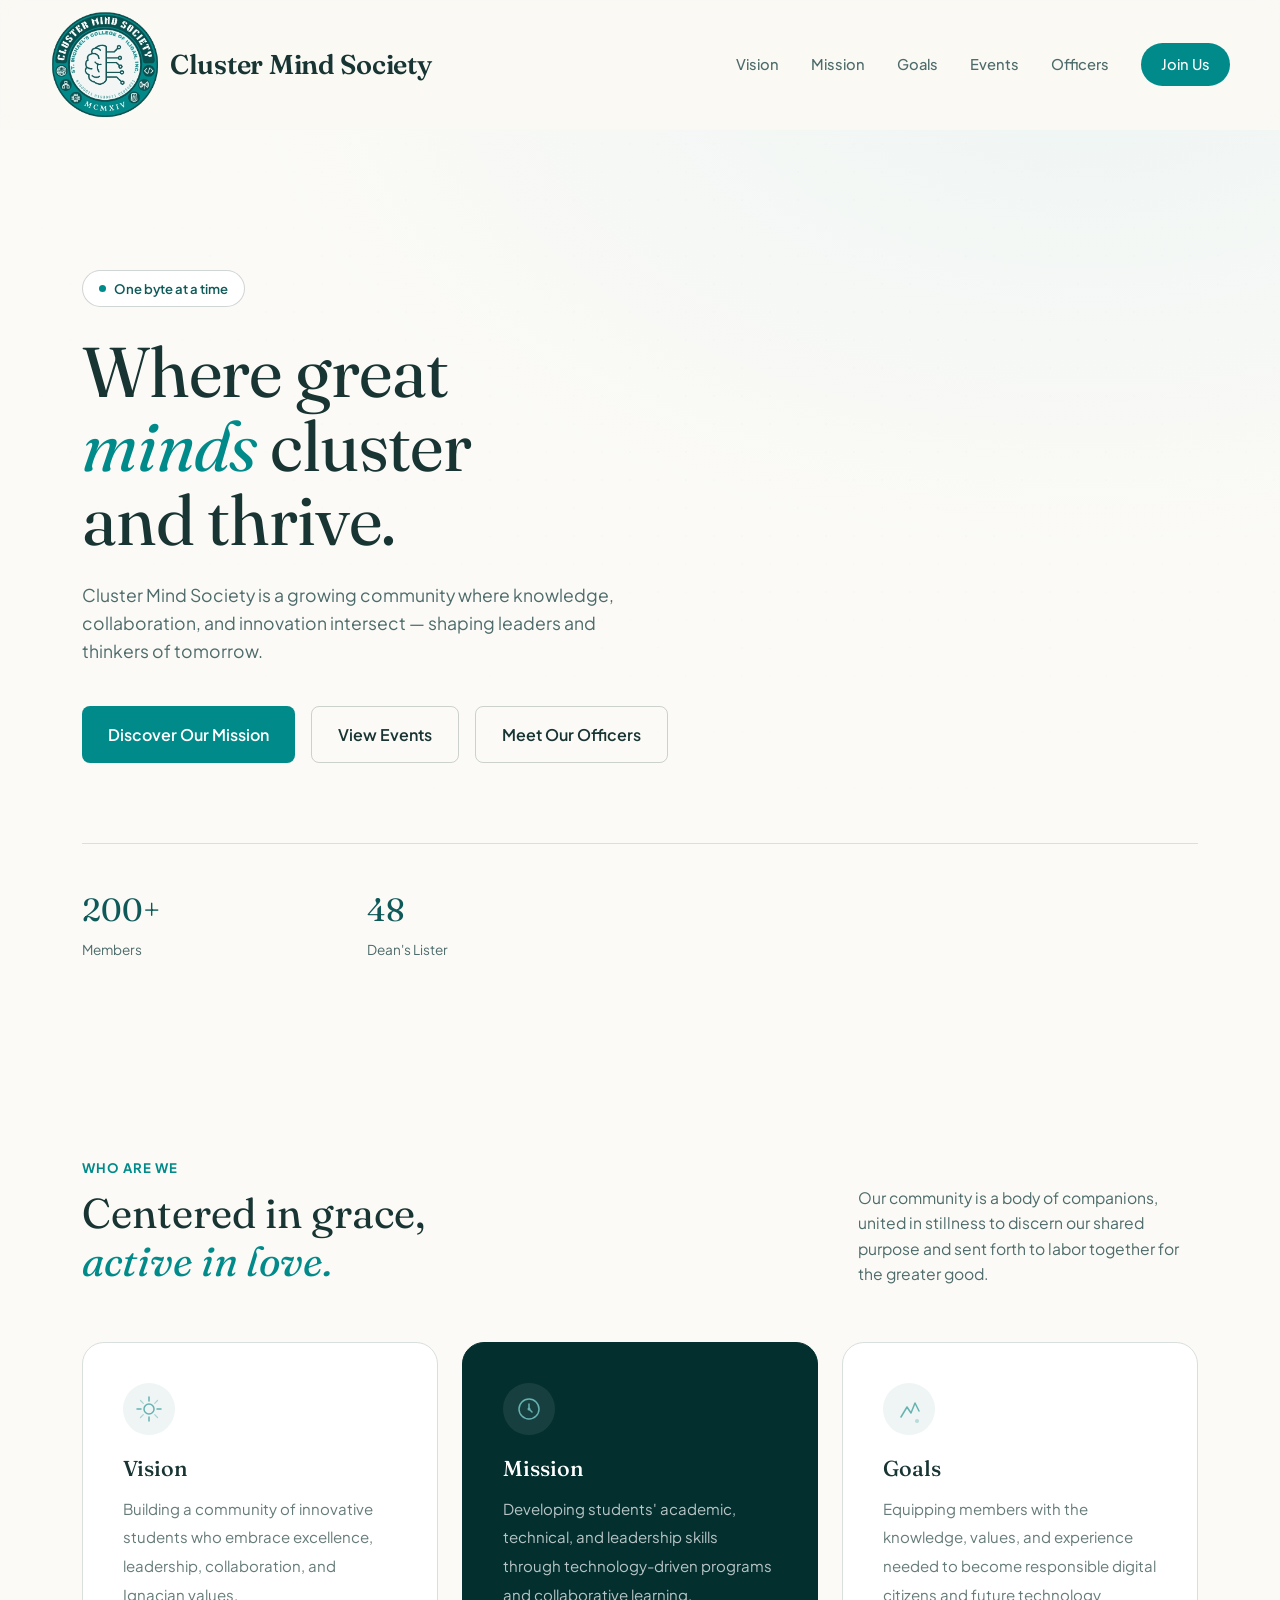
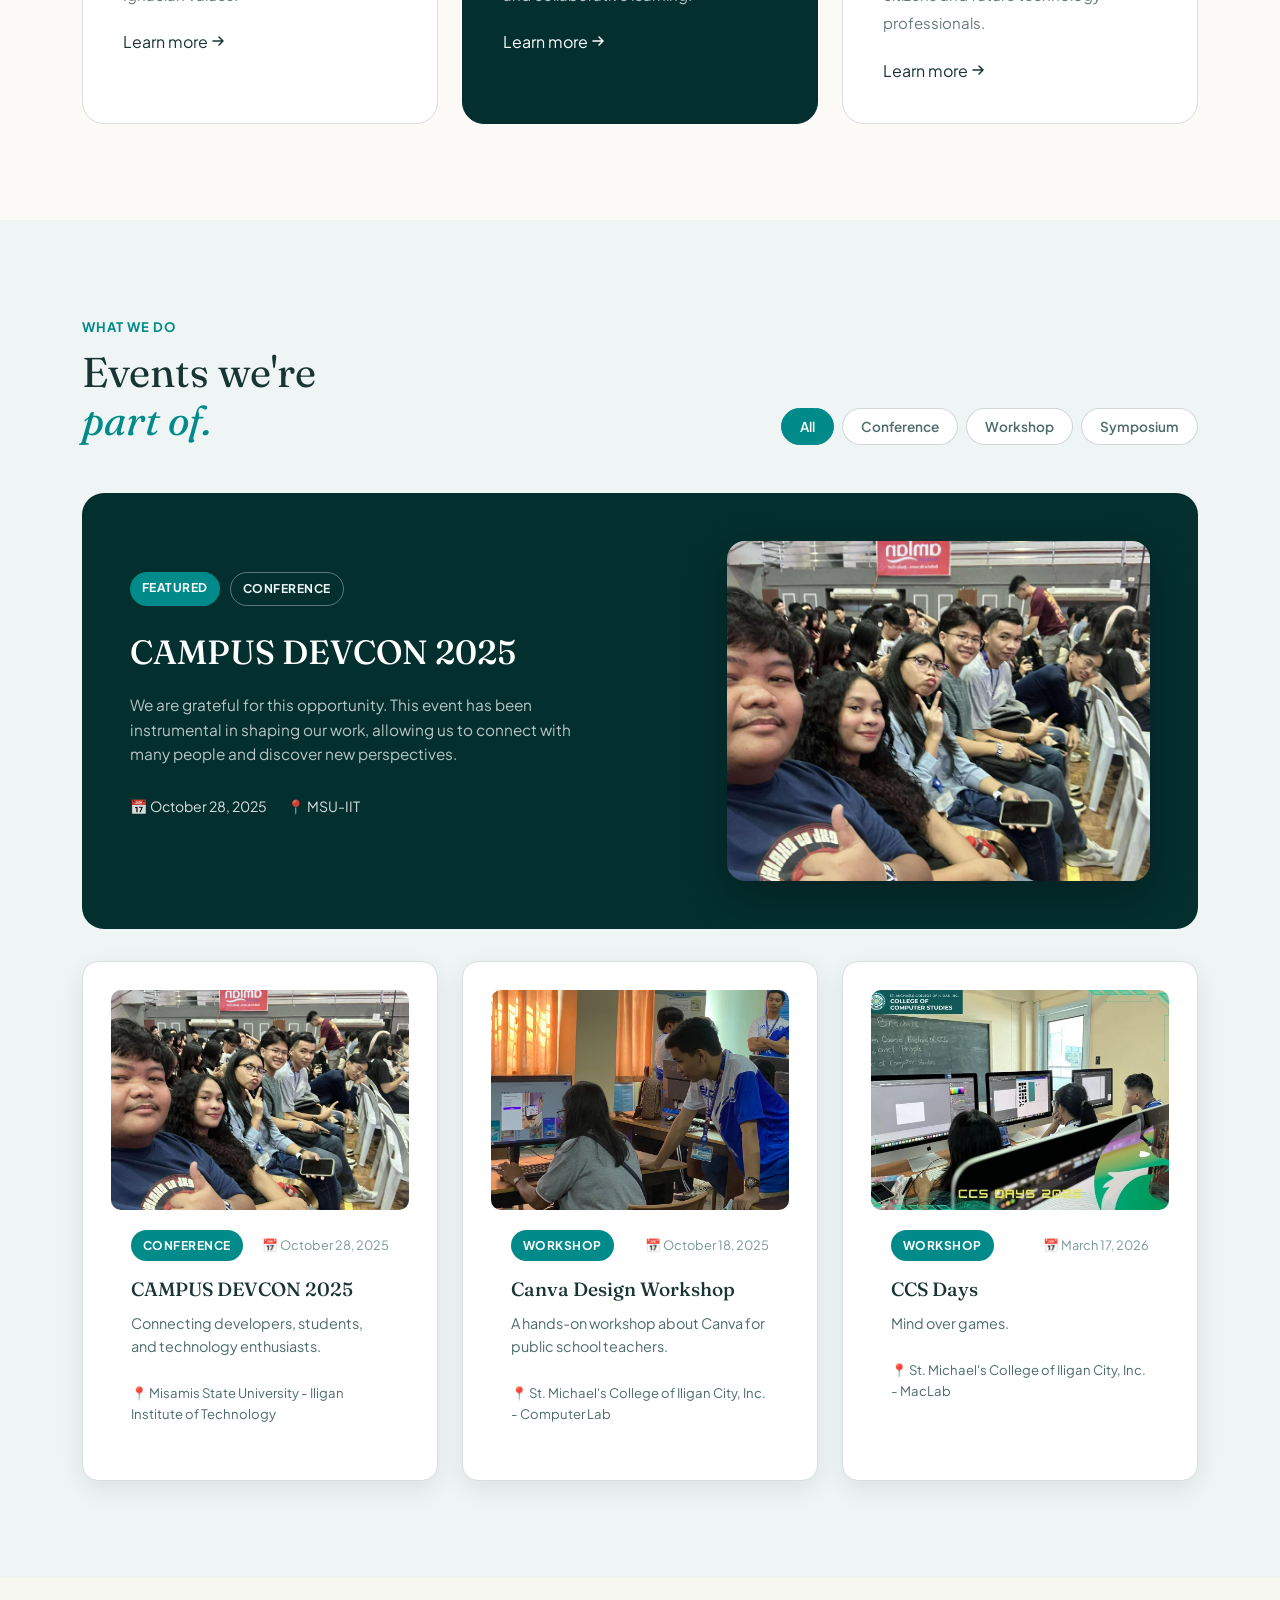
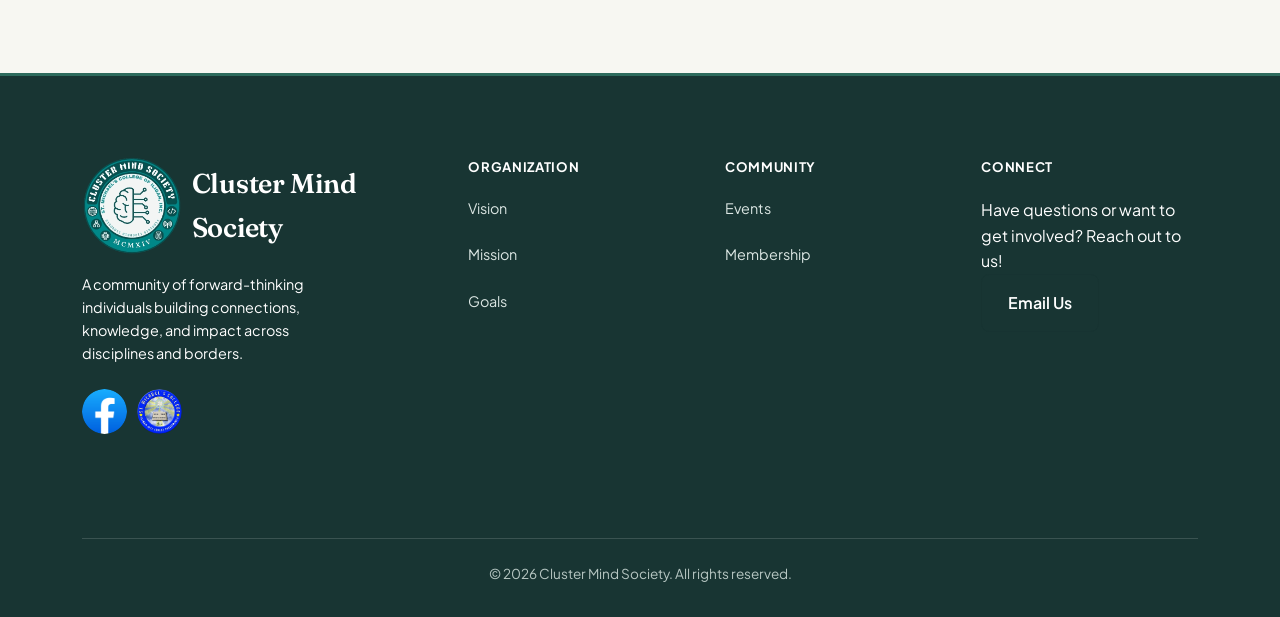
==== commit 0488a29d: "add favicon" ====
--- a/frontend/index.html
+++ b/frontend/index.html
@@ -4,7 +4,9 @@
     <meta charset="UTF-8" />
     <link rel="icon" type="image/svg+xml" href="/favicon.svg" />
     <meta name="viewport" content="width=device-width, initial-scale=1.0" />
-    <title>cms</title>
+    <title>Cluster Mind Society</title>
+
+    <link rel ="shortcut icon" type = "image/x-icon" href = "frontend/assets/images/icon/favicon.ico" />
 
     <link rel="stylesheet" href="assets/css/homeStyles.css" />
     <link rel="stylesheet" href="assets/css/officersStyles.css">
--- a/frontend/assets/css/homeStyles.css
+++ b/frontend/assets/css/homeStyles.css
@@ -53,9 +53,6 @@
   padding: 96px 32px;
 }
 
-/* ============================================================
-   NAVBAR
-   ============================================================ */
 #navbar {
   position: sticky;
   top: 0;
@@ -75,7 +72,7 @@
 .nav-inner {
   max-width: var(--container);
   margin: 0 auto;
-  padding: 18px 32px;
+  padding: 10px 0 10px 0;
   display: flex;
   align-items: center;
   justify-content: space-between;
@@ -87,21 +84,25 @@
   gap: 10px;
 }
 
-.logo-circle {
-  width: 34px;
-  height: 34px;
+/* .logo-circle {
+
+  width: 100px;
+  height: 100px;
   border-radius: 50%;
   background: var(--c500);
   display: flex;
   align-items: center;
   justify-content: center;
-  flex-shrink: 0;
+} */
+
+.logo-circle .logo-img {
+  width: 110px;
 }
 
 .logo-text {
   font-family: var(--font-display);
   font-weight: 600;
-  font-size: 1.05rem;
+  font-size: 1.7rem;
   letter-spacing: -0.01em;
 }
 
@@ -127,17 +128,34 @@
 .btn-join:hover { background: var(--c700); transform: translateY(-1px); }
 
 .hamburger {
-  display: none;
-  flex-direction: column;
-  gap: 5px;
-  width: 24px;
-  padding: 4px 0;
-}
+    display: none;
+    flex-direction: column;
+    justify-content: center;
+    gap: 5px;
+    width: 32px;
+    height: 32px;
+    cursor: pointer;
+    z-index: 1001;
+}
+
 .hamburger span {
-  height: 2px;
-  width: 100%;
-  background: var(--ink);
-  transition: transform .25s ease, opacity .25s ease;
+    width: 100%;
+    height: 3px;
+    background: var(--ink);
+    border-radius: 999px;
+    transition: .3s ease;
+}
+
+.hamburger.active span:nth-child(1) {
+    transform: translateY(8px) rotate(45deg);
+}
+
+.hamburger.active span:nth-child(2) {
+    opacity: 0;
+}
+
+.hamburger.active span:nth-child(3) {
+    transform: translateY(-8px) rotate(-45deg);
 }
 
 .mobile-menu {
@@ -152,9 +170,6 @@
 .mobile-menu a:last-child { border-bottom: none; }
 .mobile-menu .btn-join { text-align: center; margin-top: 8px; }
 
-/* ============================================================
-   HERO
-   ============================================================ */
 #hero {
   position: relative;
   overflow: hidden;
@@ -241,13 +256,12 @@
   align-items: center;
   gap: 8px;
   border: 1px solid var(--line-strong);
-  color: var(--ink-soft);
   padding: 15px 26px;
   border-radius: var(--radius-sm);
   font-weight: 600;
   transition: border-color .2s ease, background .2s ease;
 }
-.btn-outline:hover { border-color: var(--c500); background: var(--white); }
+.btn-outline:hover { border-color: var(--c500); background: var(--c700); }
 
 .hero-stats {
   display: grid;
@@ -267,9 +281,6 @@
   color: var(--ink-soft);
   margin-top: 4px;
 }
-/* ============================================================
-   VISION / MISSION / GOALS (VMG) SECTION
-   ============================================================ */
 
 #vmg {
   background: var(--paper);
@@ -324,32 +335,13 @@
   gap: 20px;
   transition: transform .25s ease, box-shadow .25s ease;
 }
-.vmg-card:hover {
-  transform: translateY(-4px);
-  box-shadow: var(--shadow);
-}
-
-/* Featured card (Mission) */
-.vmg-card.featured {
-  background: var(--c950);
-  border-color: var(--c950);
-  color: var(--white);
-}
-.vmg-card.featured .vmg-tag {
-  color: var(--c50);
-}
-.vmg-card.featured .vmg-title {
-  color: var(--white);
-}
-.vmg-card.featured .vmg-body {
-  color: rgba(255, 255, 255, 0.72);
-}
-.vmg-card.featured .vmg-icon {
-  background: rgba(255, 255, 255, 0.08);
-}
-.vmg-card.featured .vmg-more {
-  color: var(--c50);
-}
+.vmg-card:hover {transform: translateY(-4px);box-shadow: var(--shadow);}
+.vmg-card.featured {background: var(--c950);border-color: var(--c950);color: var(--white);}
+.vmg-card.featured .vmg-tag {color: var(--c50);}
+.vmg-card.featured .vmg-title {color: var(--white)}
+.vmg-card.featured .vmg-body {color: rgba(255, 255, 255, 0.72);}
+.vmg-card.featured .vmg-icon {background: rgba(255, 255, 255, 0.08);}
+.vmg-card.featured .vmg-more {color: var(--c50);}
 
 .vmg-icon {
   width: 52px;
@@ -383,8 +375,6 @@
   color: var(--ink-soft);
   margin: 0;
 }
-
-/* Keep line breaks in the body text nice */
 .vmg-body p {
   margin: 0 0 12px;
 }
@@ -402,32 +392,16 @@
   margin-top: auto;
   transition: gap .2s ease;
 }
-.vmg-card:hover .vmg-more {
-  gap: 10px;
-}
-
-/* ============================================================
-   RESPONSIVE (VMG SPECIFIC)
-   ============================================================ */
+.vmg-card:hover .vmg-more {gap: 10px;}
 
 @media (max-width: 960px) {
-  .vmg-grid {
-    grid-template-columns: 1fr 1fr;
-  }
-}
-
+  .vmg-grid {grid-template-columns: 1fr 1fr;}
+}
 @media (max-width: 720px) {
-  .vmg-grid {
-    grid-template-columns: 1fr;
-  }
-
-  .section-header {
-    align-items: flex-start;
-  }
-}
-/* ============================================================
-   EVENTS
-   ============================================================ */
+  .vmg-grid {grid-template-columns: 1fr;}
+  .section-header {align-items: flex-start;}
+}
+
 #events { background: var(--paper-tint); }
 
 .events-header {
@@ -462,17 +436,46 @@
   color: var(--white);
 }
 
-.featured-event {
-  display: grid;
-  grid-template-columns: 1.7fr 1fr;
-  gap: 0;
-  background: var(--c950);
-  color: var(--white);
-  border-radius: var(--radius-lg);
-  overflow: hidden;
-  margin-bottom: 32px;
-}
-.featured-event > div:first-child { padding: 48px; }
+.featured-event{
+    display:grid;
+    grid-template-columns:1.3fr 1fr;
+    align-items:center;
+    gap:48px;
+
+    background:var(--c950);
+    color:var(--white);
+
+    padding:48px;
+
+    border-radius:var(--radius-lg);
+    overflow:hidden;
+    margin-bottom:32px;
+}
+.featured-content{
+    display:flex;
+    flex-direction:column;
+    justify-content:center;
+}
+.featured-pics{
+    width:100%;
+    height:340px;
+    display:flex;
+    align-items:center;
+    justify-content:center;
+}
+
+.featured-pic{
+    width:100%;
+    height:100%;
+    object-fit:cover;
+    border-radius:18px;
+    box-shadow:0 15px 40px rgba(0,0,0,.30);
+    transition:transform .35s ease, opacity .5s ease;
+}
+
+.featured-pic:hover{
+    transform:scale(1.03);
+}
 
 .badges { display: flex; gap: 10px; margin-bottom: 20px; }
 .badge {
@@ -613,9 +616,6 @@
 }
 .btn-card:hover { background: var(--c500); border-color: var(--c500); color: var(--white); }
 
-/* ============================================================
-   FOOTER
-   ============================================================ */
 footer {
   background: var(--c950);
   color: rgba(255,255,255,.7);
@@ -632,7 +632,6 @@
   grid-template-columns: 1.6fr 1fr 1fr 1fr;
   gap: 40px;
   padding-bottom: 56px;
-  border-bottom: 1px solid rgba(255,255,255,.12);
 }
 
 .footer-brand-logo {
@@ -651,17 +650,20 @@
 
 .socials { display: flex; gap: 10px; }
 .social-btn {
-  width: 36px;
-  height: 36px;
-  border-radius: 50%;
-  border: 1px solid rgba(255,255,255,.2);
-  display: flex;
-  align-items: center;
-  justify-content: center;
-  font-size: 0.75rem;
-  font-weight: 700;
-  color: var(--white);
-  transition: background .2s ease, border-color .2s ease;
+    display: flex;
+    align-items: center;
+    justify-content: center;
+    width: 45px;
+    height: 45px;
+    border-radius: 50%;
+    overflow: hidden;
+    text-decoration: none;
+}
+
+.social-icon {
+    width: 100%;
+    height: 100%;
+    object-fit: cover;
 }
 .social-btn:hover { background: var(--c500); border-color: var(--c500); }
 
@@ -721,33 +723,69 @@
   display: flex;
   justify-content: center;
   align-items: center;
+  flex-direction: column;
   flex-wrap: wrap;
   gap: 12px;
   padding-top: 28px;
   font-size: 0.82rem;
   text-align: center;
+  width: 100%;
 }
 .footer-legal { display: flex; gap: 20px; }
 .footer-legal a:hover { color: var(--white); }
-
-/* ============================================================
-   RESPONSIVE
-   ============================================================ */
+.event-card {
+    background: #fff;
+    border-radius: 16px;
+    overflow: hidden;
+    box-shadow: 0 8px 24px rgba(0,0,0,.08);
+    transition: .3s;
+}
+
+.event-card:hover {
+    transform: translateY(-6px);
+}
+
+.event-image {
+    width: 100%;
+    height: 220px;
+    object-fit: cover;
+    display: block;
+    border-radius: 10px; 
+    transition: opacity .5s ease;
+}
+
+.event-content {
+    padding: 20px;
+}
 @media (max-width: 960px) {
   .vmg-grid, .event-grid { grid-template-columns: 1fr 1fr; }
-  .featured-event { grid-template-columns: 1fr; }
+  .featured-event{
+    grid-template-columns:1fr;
+    text-align:center;
+}
+
+.featured-content{order:1;}
+
+.featured-pics{
+    order:2;
+    height:260px;
+}
   .meter-box { border-left: none; border-top: 1px solid rgba(255,255,255,.1); }
   .footer-grid { grid-template-columns: 1fr 1fr; }
 }
 
 @media (max-width: 720px) {
-  .nav-links { display: none; }
-  .hamburger { display: flex; }
-  .mobile-menu { display: none; }
-  .hero-stats { grid-template-columns: repeat(2, 1fr); row-gap: 28px; }
-  .vmg-grid, .event-grid { grid-template-columns: 1fr; }
-  .section-header, .events-header { align-items: flex-start; }
-  .footer-grid { grid-template-columns: 1fr; }
+
+    .nav-links {display: none;}
+    .hamburger {display: flex;}
+    .mobile-menu {display: none;}
+    .mobile-menu.active {display: flex;}
+    .hero-stats {grid-template-columns: repeat(2,1fr);}
+    .vmg-grid,
+    .event-grid {grid-template-columns: 1fr;}
+    .section-header,
+    .events-header {align-items: flex-start;}
+    .footer-grid {grid-template-columns: 1fr;}
 }
 
 @media (prefers-reduced-motion: reduce) {
--- a/frontend/assets/css/officersStyles.css
+++ b/frontend/assets/css/officersStyles.css
@@ -1,397 +1,348 @@
-@import url('https://fonts.googleapis.com/css2?family=Fraunces:opsz,wght@9..144,400;9..144,500;9..144,600;9..144,700&family=Plus+Jakarta+Sans:wght@400;500;600;700;800&display=swap');
-
-:root {
-  --ink: #142e2d;
-  --ink-soft: #4d6b6a;
-  --ink-faint: #7c9797;
-  --paper: #fbfaf6;
-  --paper-tint: #eef5f4;
-  --white: #ffffff;
-  --line: rgba(20, 46, 45, 0.12);
-  --line-strong: rgba(20, 46, 45, 0.2);
-  --shadow: 0 20px 50px -25px rgba(0, 77, 77, 0.35);
-
-  --font-display: "Fraunces", serif;
-  --font-body: "Plus Jakarta Sans", sans-serif;
-
-  --radius-sm: 8px;
-  --radius-md: 14px;
-  --radius-lg: 22px;
-  --container: 1180px;
-}
-
-* {
-  box-sizing: border-box;
-}
-
-html {
-  scroll-behavior: smooth;
-}
-
-body {
-  margin: 0;
-  font-family: var(--font-body);
-  background: var(--paper);
-  color: var(--ink);
-  -webkit-font-smoothing: antialiased;
-}
-
-/* ---------- background texture ---------- */
-body::before {
-  content: "";
-  position: fixed;
-  inset: 0;
-  pointer-events: none;
-  z-index: 0;
-  background-image:
-    radial-gradient(circle at 1px 1px, var(--line) 1px, transparent 0);
-  background-size: 28px 28px;
-  opacity: 0.35;
-}
-
-.wrap {
-  max-width: var(--container);
-  margin: 0 auto;
-  padding: 0 32px;
-  position: relative;
-  z-index: 1;
-}
-
-/* ---------- top mark ---------- */
-.masthead {
-  display: flex;
-  align-items: center;
-  justify-content: space-between;
-  padding: 28px 0 0;
-}
-
-.masthead-mark {
-  display: flex;
-  align-items: center;
-  gap: 10px;
-  font-family: var(--font-body);
-  font-weight: 700;
-  font-size: 13px;
-  letter-spacing: 0.14em;
-  text-transform: capitalize;
-  color: var(--ink-soft);
-}
-
-.masthead-mark svg { flex-shrink: 0; }
-
-/* ---------- breadcrumb ---------- */
-.masthead-mark a {
-  color: var(--ink-soft);
-  text-decoration: none;
-  font-weight: 700;
-  transition: color 0.25s ease;
-}
-
-.masthead-mark a:hover {
-  color: var(--ink);
-}
-
-.masthead-mark a:focus-visible {
-  outline: 2px solid var(--ink);
-  outline-offset: 2px;
-  border-radius: 4px;
-}
-
-.masthead-mark .separator {
-  color: var(--ink-faint);
-  margin: 0 4px;
-}
-
-.masthead-mark .current {
-  color: var(--ink);
-  font-weight: 800;
-}
-
-.masthead-term {
-  font-size: 12px;
-  letter-spacing: 0.1em;
-  text-transform: uppercase;
-  color: var(--ink-faint);
-  border: 1px solid var(--line-strong);
-  padding: 7px 14px;
-  border-radius: 999px;
-  background: var(--white);
-}
-
-
-/* ---------- hero ---------- */
-.hero {
-  text-align: center;
-  padding: 64px 0 88px;
-}
-
-.hero-eyebrow {
-  display: inline-flex;
-  align-items: center;
-  gap: 10px;
-  font-size: 13px;
-  font-weight: 700;
-  letter-spacing: 0.18em;
-  text-transform: uppercase;
-  color: var(--ink-soft);
-  margin-bottom: 22px;
-}
-
-.hero-eyebrow::before,
-.hero-eyebrow::after {
-  content: "";
-  width: 28px;
-  height: 1px;
-  background: var(--line-strong);
-}
-
-.hero h1 {
-  font-family: var(--font-display);
-  font-optical-sizing: auto;
-  font-weight: 600;
-  font-size: clamp(40px, 6vw, 74px);
-  line-height: 1.04;
-  letter-spacing: -0.01em;
-  margin: 0 0 20px;
-}
-
-.hero h1 em {
-  font-style: italic;
-  font-weight: 500;
-  color: var(--ink-soft);
-}
-
-.hero p {
-  max-width: 560px;
-  margin: 0 auto;
-  color: var(--ink-soft);
-  font-size: 17px;
-  line-height: 1.6;
-}
-
-/* ================= ORG CHART ================= */
-.chart {
-  padding-bottom: 120px;
-}
-
-.tier {
-  display: flex;
-  justify-content: center;
-}
-
-.tier--five {
-  display: grid;
-  grid-template-columns: repeat(5, minmax(0, 1fr));
-  gap: 22px;
-  max-width: 1080px;
-  margin: 0 auto;
-}
-
-/* connector spine between tiers */
-.spine {
-  width: 1px;
-  height: 46px;
-  background: var(--line-strong);
-  margin: 0 auto;
-  position: relative;
-}
-
-.spine::after {
-  content: "";
-  position: absolute;
-  bottom: -4px;
-  left: 50%;
-  transform: translateX(-50%);
-  width: 7px;
-  height: 7px;
-  border-radius: 50%;
-  background: var(--paper);
-  border: 1px solid var(--line-strong);
-}
-
-/* horizontal bar feeding the five-across tier */
-.tier--five-wrap {
-  position: relative;
-  padding-top: 46px;
-  max-width: 900px;
-  margin: 0 auto;
-}
-
-.tier--five-wrap::before {
-  content: "";
-  position: absolute;
-  top: 0;
-  left: 10%;
-  right: 10%;
-  height: 1px;
-  background: var(--line-strong);
-}
-
-.tier--five-wrap .card::before {
-  content: "";
-  position: absolute;
-  top: -46px;
-  left: 50%;
-  width: 1px;
-  height: 46px;
-  background: var(--line-strong);
-}
-
-/* ---------- card ---------- */
-.card {
-  position: relative;
-  background: var(--white);
-  border: 1px solid var(--line);
-  border-radius: var(--radius-lg);
-  padding: 34px 28px 26px;
-  text-align: center;
-  box-shadow: var(--shadow);
-  transition: transform 0.35s cubic-bezier(0.22, 1, 0.36, 1), box-shadow 0.35s ease;
-}
-
-.card:hover {
-  transform: translateY(-6px);
-}
-
-.card--principal {
-  max-width: 320px;
-  padding: 44px 34px 32px;
-}
-
-.card--second {
-  max-width: 300px;
-  padding: 38px 30px 28px;
-}
-
-.card--staff {
-  padding: 28px 18px 22px;
-}
-
-/* rank ribbon tab */
-.rank {
-  position: absolute;
-  top: -13px;
-  left: 50%;
-  transform: translateX(-50%);
-  font-family: var(--font-display);
-  font-style: italic;
-  font-size: 12px;
-  letter-spacing: 0.06em;
-  color: var(--paper);
-  background: var(--ink);
-  padding: 5px 14px 4px;
-  border-radius: 999px;
-  white-space: nowrap;
-}
-
-/* seal / monogram */
-.seal {
-  width: 82px;
-  height: 82px;
-  margin: 0 auto 18px;
-  border-radius: 50%;
-  display: grid;
-  place-items: center;
-  position: relative;
-  background: var(--paper-tint);
-  border: 1px solid var(--line-strong);
-}
-
-.seal::before {
-  content: "";
-  position: absolute;
-  inset: 6px;
-  border-radius: 50%;
-  border: 1px dashed var(--line-strong);
-}
-
-.seal span {
-  font-family: var(--font-display);
-  font-weight: 600;
-  font-size: 24px;
-  color: var(--ink);
-  position: relative;
-}
-
-.card--staff .seal {
-  width: 62px;
-  height: 62px;
-}
-
-.card--staff .seal span {
-  font-size: 18px;
-}
-
-.name {
-  font-family: var(--font-display);
-  font-weight: 600;
-  font-size: 24px;
-  margin: 0 0 6px;
-  letter-spacing: -0.005em;
-}
-
-.card--staff .name {
-  font-size: 18px;
-}
-
-.position {
-  display: inline-block;
-  font-size: 12px;
-  font-weight: 700;
-  letter-spacing: 0.12em;
-  text-transform: uppercase;
-  color: var(--ink-soft);
-  padding-bottom: 10px;
-  margin-bottom: 12px;
-  border-bottom: 1px solid var(--line);
-}
-
-.blurb {
-  font-size: 14px;
-  line-height: 1.55;
-  color: var(--ink-faint);
-  margin: 0;
-}
-
-.card--staff .blurb {
-  font-size: 13px;
-}
-
-/* ---------- footer ---------- */
-.site-footer {
-  border-top: 1px solid var(--line);
-  padding: 30px 0 40px;
-  text-align: center;
-  color: var(--ink-faint);
-  font-size: 13px;
-}
-
-.site-footer strong {
-  color: var(--ink-soft);
-}
-
-/* ---------- responsive ---------- */
-@media (max-width: 860px) {
-  .tier--five {
-    grid-template-columns: repeat(2, minmax(0, 1fr));
-  }
-  .tier--five-wrap::before { display: none; }
-  .tier--five-wrap .card::before { display: none; }
-  .tier--five-wrap { padding-top: 0; }
-}
-
-@media (max-width: 560px) {
-  .wrap { padding: 0 20px; }
-  .hero { padding: 48px 0 64px; }
-  .tier--five { grid-template-columns: 1fr; }
-  .masthead { flex-direction: column; gap: 14px; align-items: flex-start; }
-}
-
-@media (prefers-reduced-motion: reduce) {
-  * { transition: none !important; }
-}
-
-:focus-visible {
-  outline: 2px solid var(--ink);
-  outline-offset: 3px;
-}
+@import url("https://fonts.googleapis.com/css2?family=Fraunces:wght@500;600;700&family=Plus+Jakarta+Sans:wght@400;500;600;700&display=swap");
+
+:root{
+    --bg:#f7f7f2;
+    --card:#ffffff;
+    --ink:#183533;
+    --muted:#657b79;
+    --line:#d8dfdc;
+    --accent:#2d6b5d;
+}
+*{
+    margin:0;
+    padding:0;
+    box-sizing:border-box;
+}
+body{
+    background:var(--bg);
+    color:var(--ink);
+    font-family:"Plus Jakarta Sans",sans-serif;
+}
+.wrap{
+    width:min(1100px,92%);
+    margin:auto;
+}
+.masthead{
+    display:flex;
+    justify-content:space-between;
+    align-items:center;
+    padding:2rem 0;
+    border-bottom:1px solid var(--line);
+    font-size:.9rem;
+}
+.masthead-mark{
+    display:flex;
+    align-items:center;
+    gap:.6rem;
+}
+.masthead-mark a{
+    text-decoration:none;
+    color:var(--accent);
+    font-weight:600;
+}
+.masthead-term{
+    color:var(--muted);
+}
+
+.hero{
+    text-align:center;
+    padding:5rem 0 4rem;
+}
+.hero-eyebrow{
+    color:var(--accent);
+    font-size:.8rem;
+    font-weight:700;
+    letter-spacing:.08em;
+    text-transform:uppercase;
+    margin-bottom:1rem;
+}
+.hero h1{
+    font-family:"Fraunces",serif;
+    font-size:clamp(2.7rem,6vw,5rem);
+    line-height:1.1;
+}
+
+.hero em{
+    color:var(--accent);
+    font-style:italic;
+}
+.hero p{
+    max-width:700px;
+    margin:1.5rem auto 0;
+    color:var(--muted);
+    line-height:1.8;
+}
+.chart{
+    padding-bottom:6rem;
+}
+
+.tier{
+    display:flex;
+    justify-content:center;
+    align-items:center;
+}
+
+.spine{
+    width:2px;
+    height:55px;
+    background:var(--line);
+    margin:auto;
+    position:relative;
+}
+
+.spine::after{
+    content:"";
+    width:10px;
+    height:10px;
+    background:var(--card);
+    border:2px solid var(--accent);
+    border-radius:50%;
+    position:absolute;
+    bottom:-6px;
+    left:50%;
+    transform:translateX(-50%);
+}
+.tier--five-wrap{
+    position:relative;
+    padding-top:50px;
+}
+
+.tier--five-wrap::before{
+    content:"";
+    position:absolute;
+    top:0;
+    left:10%;
+    right:10%;
+    height:2px;
+    background:var(--line);
+}
+.tier--five{
+    display:grid;
+    grid-template-columns:repeat(5,1fr);
+    gap:1.5rem;
+}
+.card{
+    background:var(--card);
+    border:1px solid var(--line);
+    border-radius:26px;
+    padding:3rem 2.5rem;
+    text-align:center;
+    transition:.3s;
+    width:100%;
+}
+
+.card:hover{
+    transform:translateY(-8px);
+    box-shadow:0 20px 45px rgba(0,0,0,.1);
+}
+.card--moderator{
+    max-width:420px;
+    border:2px solid var(--accent);
+    background:
+    linear-gradient(
+        180deg,
+        #edf5f3,
+        #ffffff
+    );
+    box-shadow:
+    0 25px 60px rgba(45,107,93,.18);
+    transform:scale(1.05);
+}
+.card--moderator:hover{
+    transform:scale(1.08) translateY(-8px);
+}
+.card--principal{
+    max-width:380px;
+}
+.card--second{
+    max-width:350px;
+}
+.card--staff{
+    padding:2rem 1.5rem;
+    border-radius:20px;
+}
+.rank{
+    display:inline-block;
+    background:#edf5f3;
+    color:var(--accent);
+    padding:.4rem .9rem;
+    border-radius:999px;
+    font-size:.8rem;
+    font-weight:700;
+    margin-bottom:1rem;
+    letter-spacing:.08em;
+    text-transform:uppercase;
+}
+.seal{
+    width:100px;
+    height:100px;
+    margin:1rem auto;
+    display:grid;
+    place-items:center;
+    border-radius:50%;
+    background:var(--accent);
+    color:white;
+}
+.seal span{
+    font-family:"Fraunces",serif;
+    font-size:2.5rem;
+    font-weight:700;
+}
+.card--staff .seal{
+    width:70px;
+    height:70px;
+}
+
+.card--staff .seal span{
+    font-size:1.5rem;
+}
+.name{
+    font-family:"Fraunces",serif;
+    font-size:2.3rem;
+    margin-bottom:1rem;
+}
+.card--staff .name{
+    font-size:1.4rem;
+}
+.position{
+    display:inline-block;
+    background:#edf5f3;
+    color:var(--accent);
+    padding:.4rem .9rem;
+    border-radius:999px;
+    font-size:.8rem;
+    font-weight:700;
+}
+.blurb{
+    color:var(--muted);
+    line-height:1.8;
+    margin-top:1rem;
+}
+footer{
+    margin-top:6rem;
+    background:#183533;
+    color:white;
+    border-top:3px solid var(--accent);
+}
+
+.footer-container{
+    width:min(1100px,92%);
+    margin:auto;
+    padding:4rem 0 2rem;
+}
+.footer-content{
+    display:grid;
+    grid-template-columns:2fr 1fr 1fr;
+    gap:3rem;
+    align-items:start;
+}
+.footer-brand h2{
+    font-family:"Fraunces",serif;
+    font-size:2rem;
+    margin-bottom:1rem;
+}
+
+.footer-brand h2 span{
+    color:#7bb8a8;
+}
+
+.footer-brand p{
+    color:#c5d3d0;
+    line-height:1.8;
+    max-width:350px;
+}
+.footer-links h3,
+.footer-contact h3{
+    font-size:.9rem;
+    text-transform:uppercase;
+    letter-spacing:.1em;
+    color:#7bb8a8;
+    margin-bottom:1.2rem;
+}
+.footer-links a,
+.footer-contact a{
+    display:block;
+    text-decoration:none;
+    color:#dbe6e3;
+    margin-bottom:.7rem;
+    transition:.3s;
+}
+.footer-links a:hover,
+.footer-contact a:hover{
+    color:white;
+    transform:translateX(5px);
+}
+.footer-officer{
+    background:#edf5f3;
+    color:var(--ink);
+    border-radius:20px;
+    padding:1.5rem;
+    margin-top:1rem;
+}
+
+
+.footer-officer strong{
+    display:block;
+    font-family:"Fraunces",serif;
+    font-size:1.3rem;
+    margin-bottom:.3rem;
+}
+.footer-officer span{
+    color:var(--accent);
+    font-size:.85rem;
+    font-weight:700;
+}
+.footer-bottom{
+    margin-top:3rem;
+    padding-top:1.5rem;
+    border-top:1px solid rgba(255,255,255,.15);
+
+    display:flex;
+    justify-content:space-between;
+    align-items:center;
+    gap:1rem;
+
+    color:#b7c7c3;
+    font-size:.85rem;
+}
+.footer-legal{
+    display:flex;
+    gap:1.5rem;
+}
+.footer-legal a{
+    color:var(--c900);
+    text-decoration:none;
+}
+
+
+.footer-legal a:hover{
+    color:white;
+}
+.simple-footer{
+    background:var(--bg);
+    margin-top:4rem;
+    padding:1.5rem 0;
+    border-top:1px solid var(--line);
+    text-align:center;
+    color:var(--c900);
+    font-size:.85rem;
+}
+@media(max-width:900px){
+
+    .footer-content{
+        grid-template-columns:1fr;
+        gap:2rem;
+    }
+
+}
+@media(max-width:600px){
+    .footer-bottom{
+        flex-direction:column;
+        text-align:center;
+    }
+    .footer-legal{
+        flex-direction:column;
+        gap:.5rem;
+    }
+
+}
--- a/frontend/assets/css/vmgStyles.css
+++ b/frontend/assets/css/vmgStyles.css
@@ -8,24 +8,20 @@
     --line:#d8dfdc;
     --accent:#2d6b5d;
 }
-
 *{
     margin:0;
     padding:0;
     box-sizing:border-box;
 }
-
 body{
     background:var(--bg);
     color:var(--ink);
     font-family:"Plus Jakarta Sans",sans-serif;
 }
-
 .wrap{
     width:min(1100px,92%);
     margin:auto;
 }
-
 .masthead{
     display:flex;
     justify-content:space-between;
@@ -34,52 +30,43 @@
     border-bottom:1px solid var(--line);
     font-size:.9rem;
 }
-
 .masthead-mark{
     display:flex;
     align-items:center;
     gap:.6rem;
 }
-
 .masthead-mark a{
     text-decoration:none;
     color:var(--accent);
     font-weight:600;
 }
-
 .masthead-term{
     color:var(--muted);
 }
-
 .hero{
     text-align:center;
     padding:5rem 0 4rem;
 }
-
 .hero h1{
     font-family:"Fraunces",serif;
     font-size:clamp(2.7rem,6vw,5rem);
     line-height:1.1;
 }
-
 .hero em{
     color:var(--accent);
     font-style:italic;
 }
-
 .hero p{
     max-width:700px;
     margin:1.5rem auto 0;
     color:var(--muted);
     line-height:1.8;
 }
-
 .vmg{
     display:grid;
     gap:2rem;
     margin-bottom:5rem;
 }
-
 .vmg-card{
     background:var(--card);
     border:1px solid var(--line);
@@ -87,12 +74,10 @@
     padding:2.5rem;
     transition:.3s;
 }
-
 .vmg-card:hover{
     transform:translateY(-4px);
     box-shadow:0 18px 45px rgba(0,0,0,.08);
 }
-
 .vmg-label{
     display:inline-block;
     background:#edf5f3;
@@ -105,36 +90,33 @@
     letter-spacing:.08em;
     text-transform:uppercase;
 }
-
 .vmg-card h2{
     font-family:"Fraunces",serif;
     font-size:2rem;
     margin-bottom:1rem;
 }
-
 .vmg-card p{
     color:var(--muted);
     line-height:1.9;
 }
-
 .goal-list{
     margin-top:.8rem;
     padding-left:1.3rem;
     color:var(--muted);
     line-height:2;
 }
-
 .goal-list li+li{
     margin-top:.7rem;
 }
-
-.site-footer{
+.simple-footer{
+    background:var(--bg);
+    margin-top:4rem;
+    padding:1.5rem 0;
     border-top:1px solid var(--line);
-    padding:2rem 0;
     text-align:center;
-    color:var(--muted);
+    color:var(--c900);
+    font-size:.85rem;
 }
-
 @media (max-width:768px){
 
     .masthead{
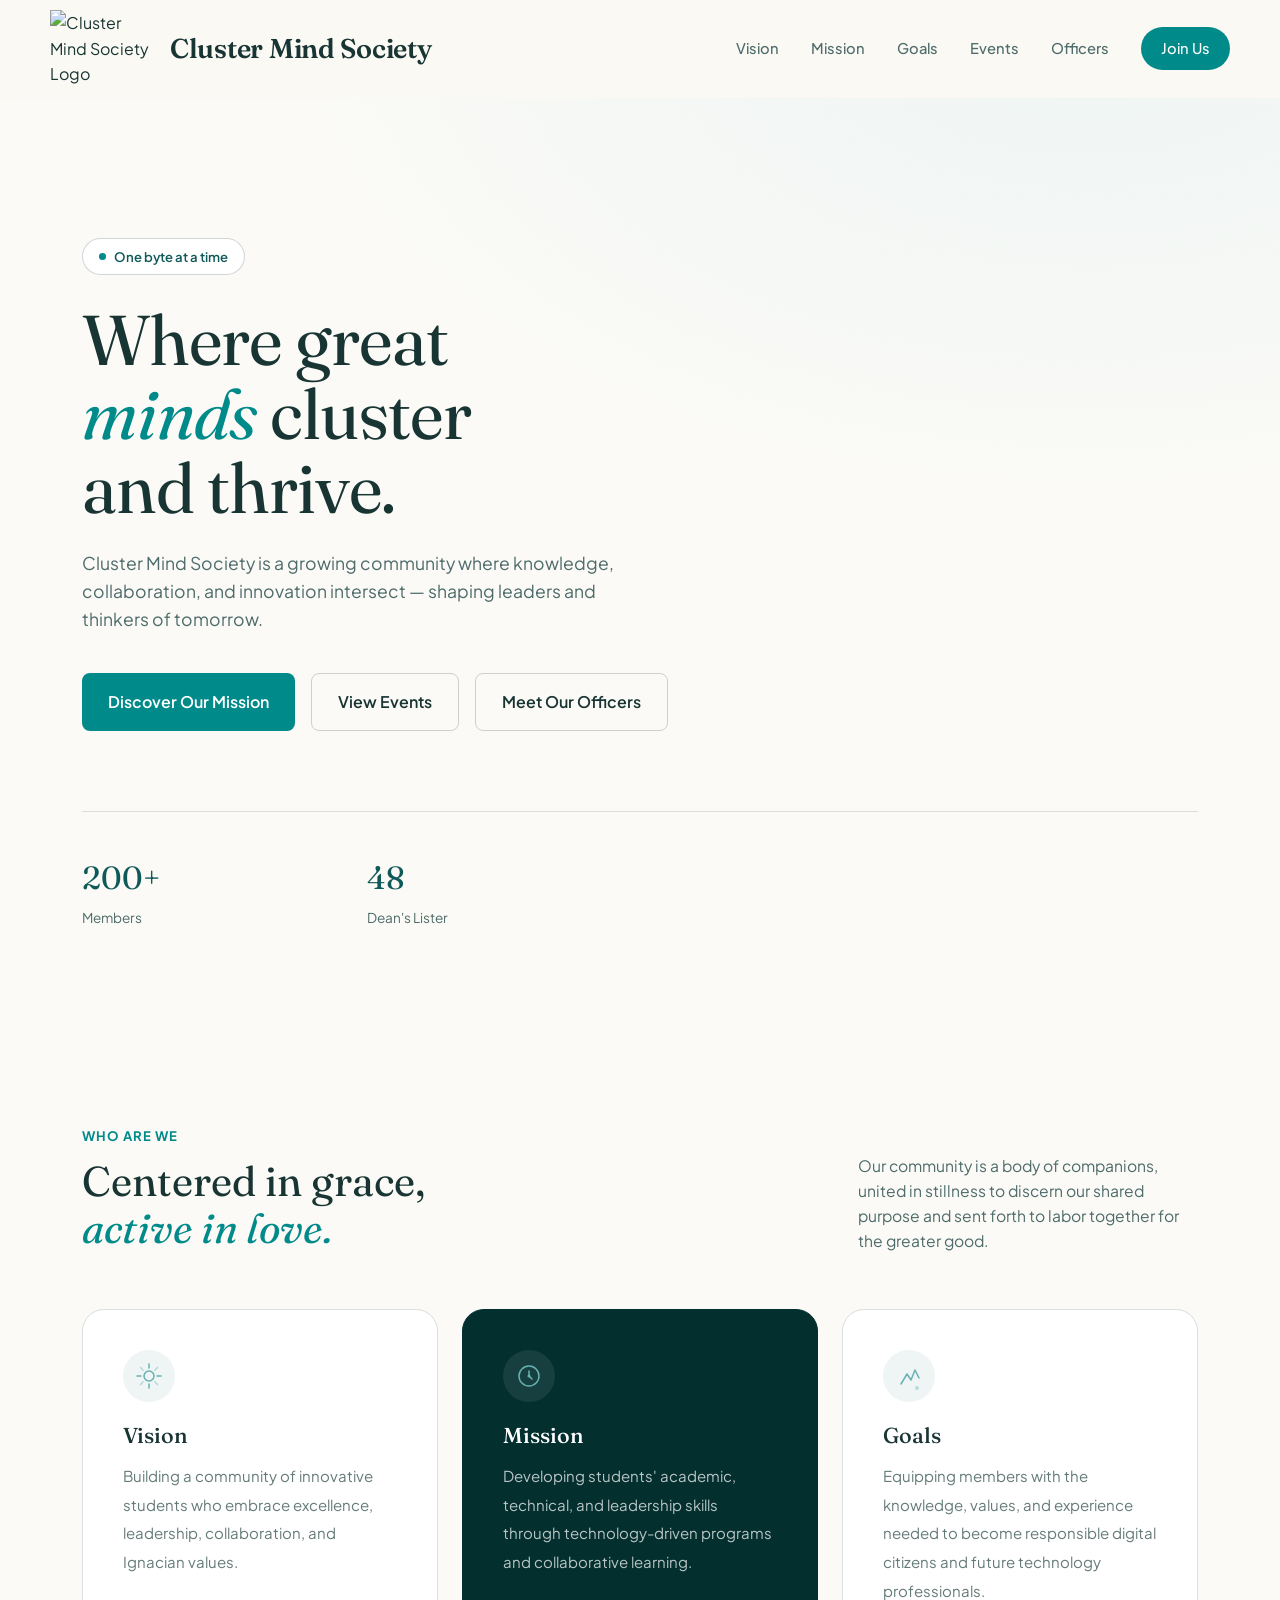
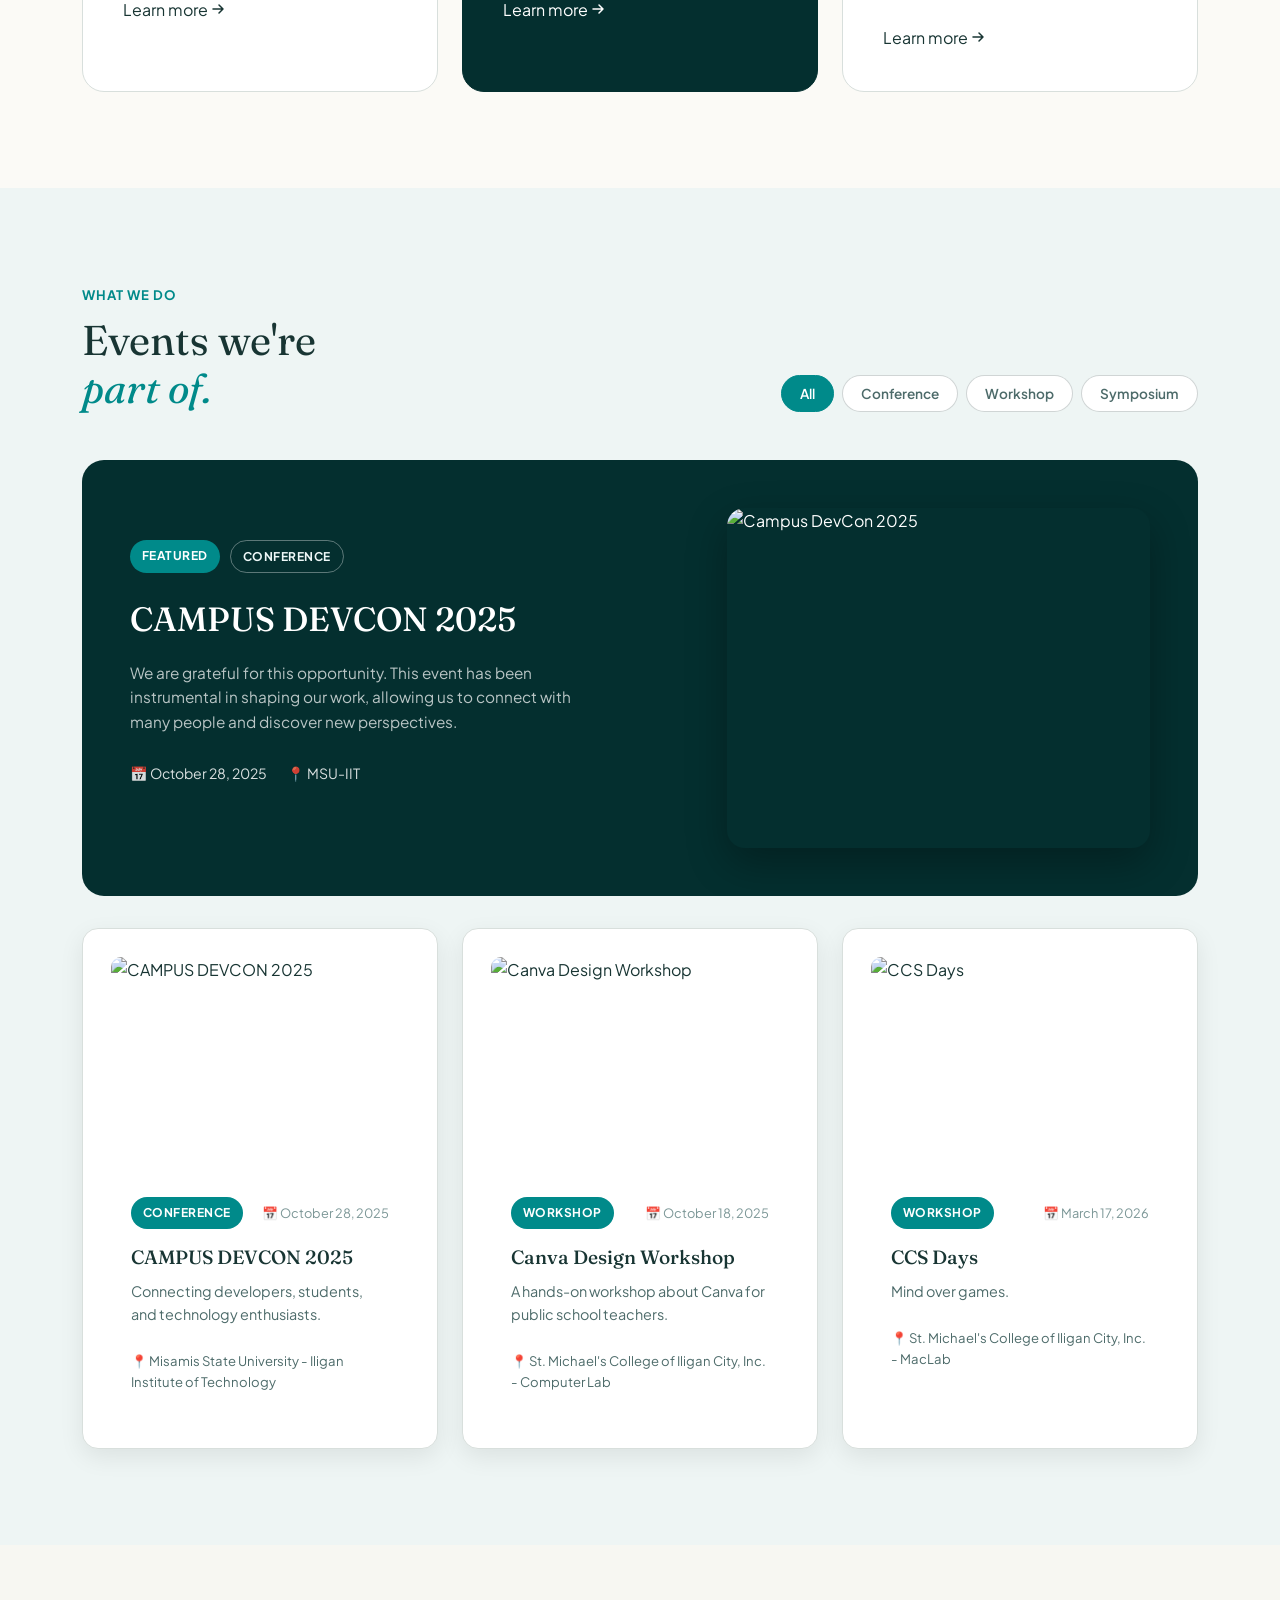
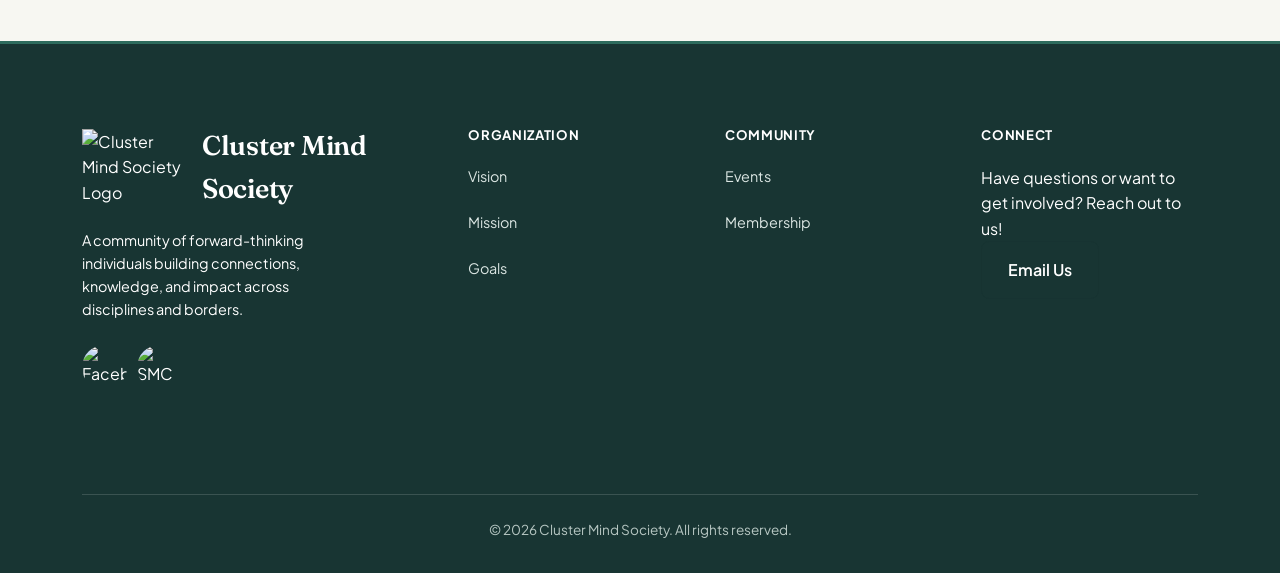
==== commit e912d3a4: "remove frontend in pics" ====
--- a/frontend/index.html
+++ b/frontend/index.html
@@ -6,7 +6,7 @@
     <meta name="viewport" content="width=device-width, initial-scale=1.0" />
     <title>Cluster Mind Society</title>
 
-    <link rel ="shortcut icon" type = "image/x-icon" href = "frontend/assets/images/icon/favicon.ico" />
+    <link rel ="shortcut icon" type = "image/x-icon" href = "assets/images/icon/favicon.ico" />
 
     <link rel="stylesheet" href="assets/css/homeStyles.css" />
     <link rel="stylesheet" href="assets/css/officersStyles.css">
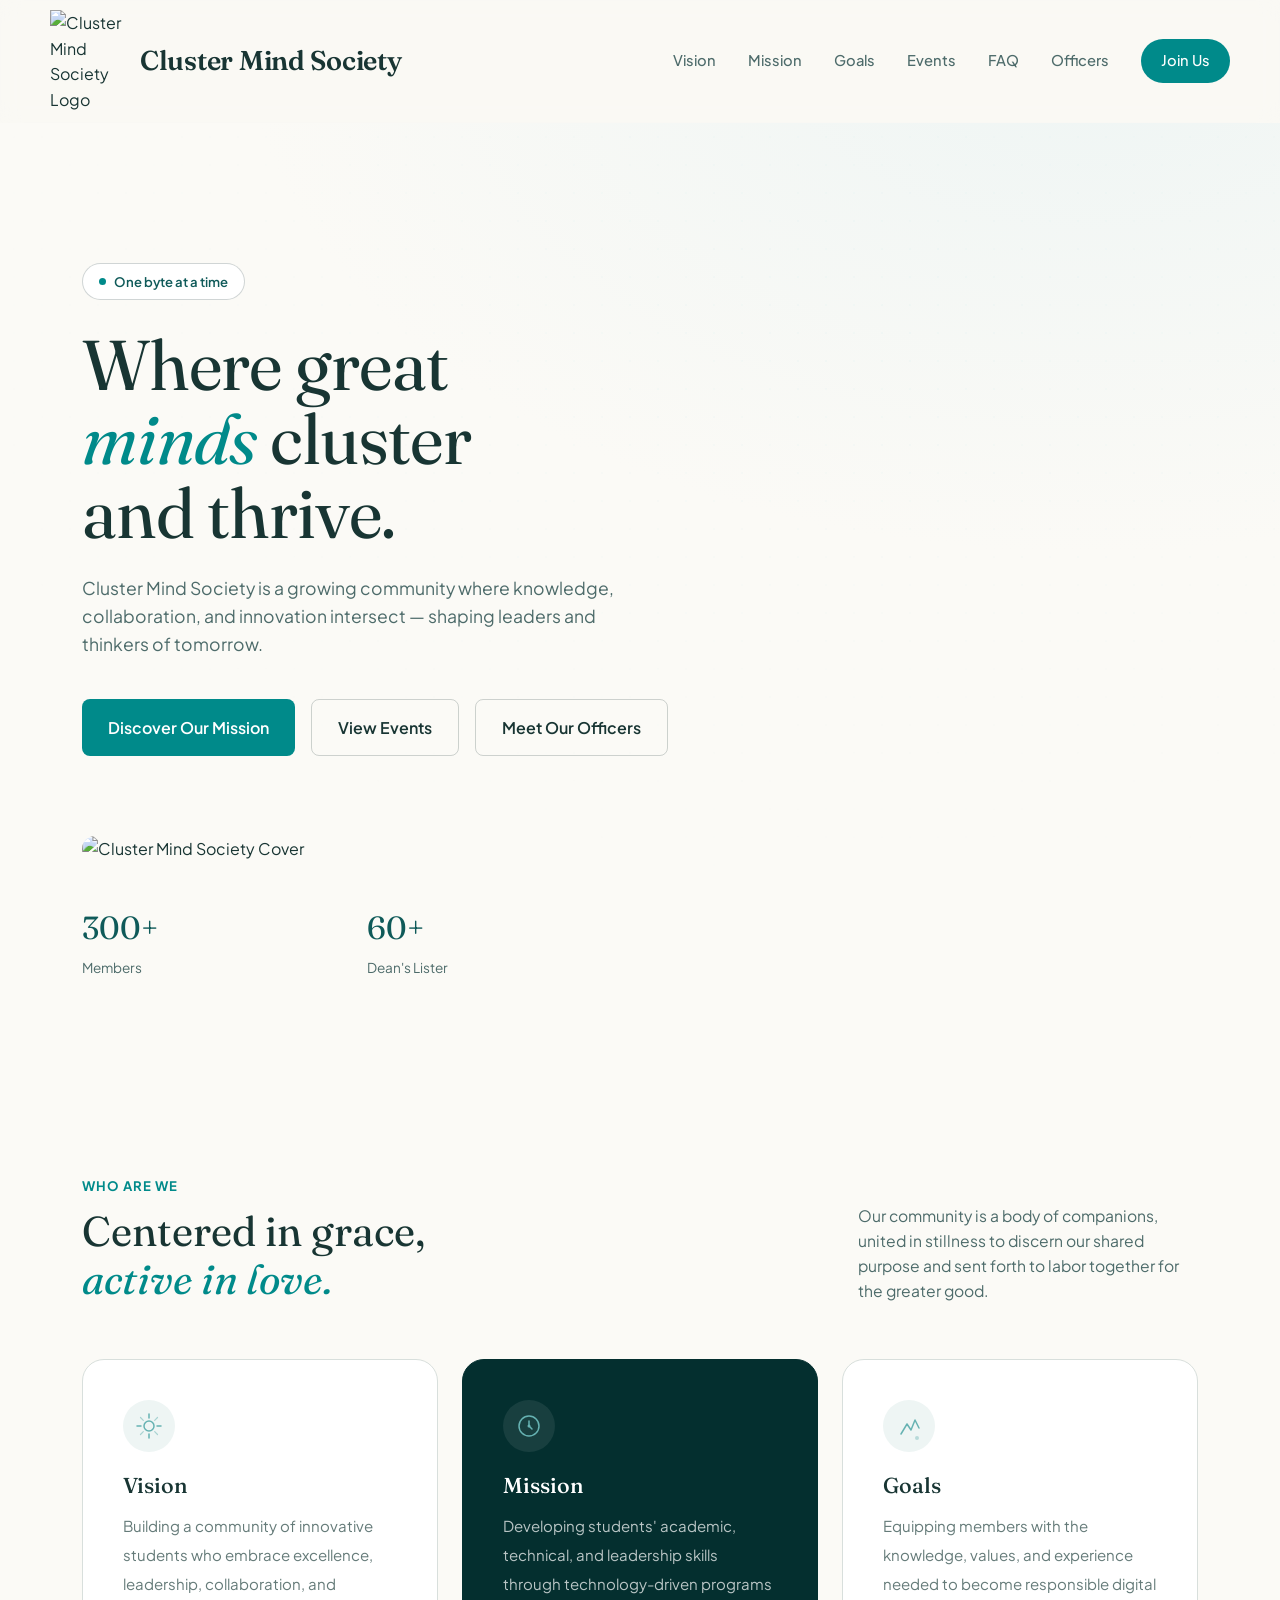
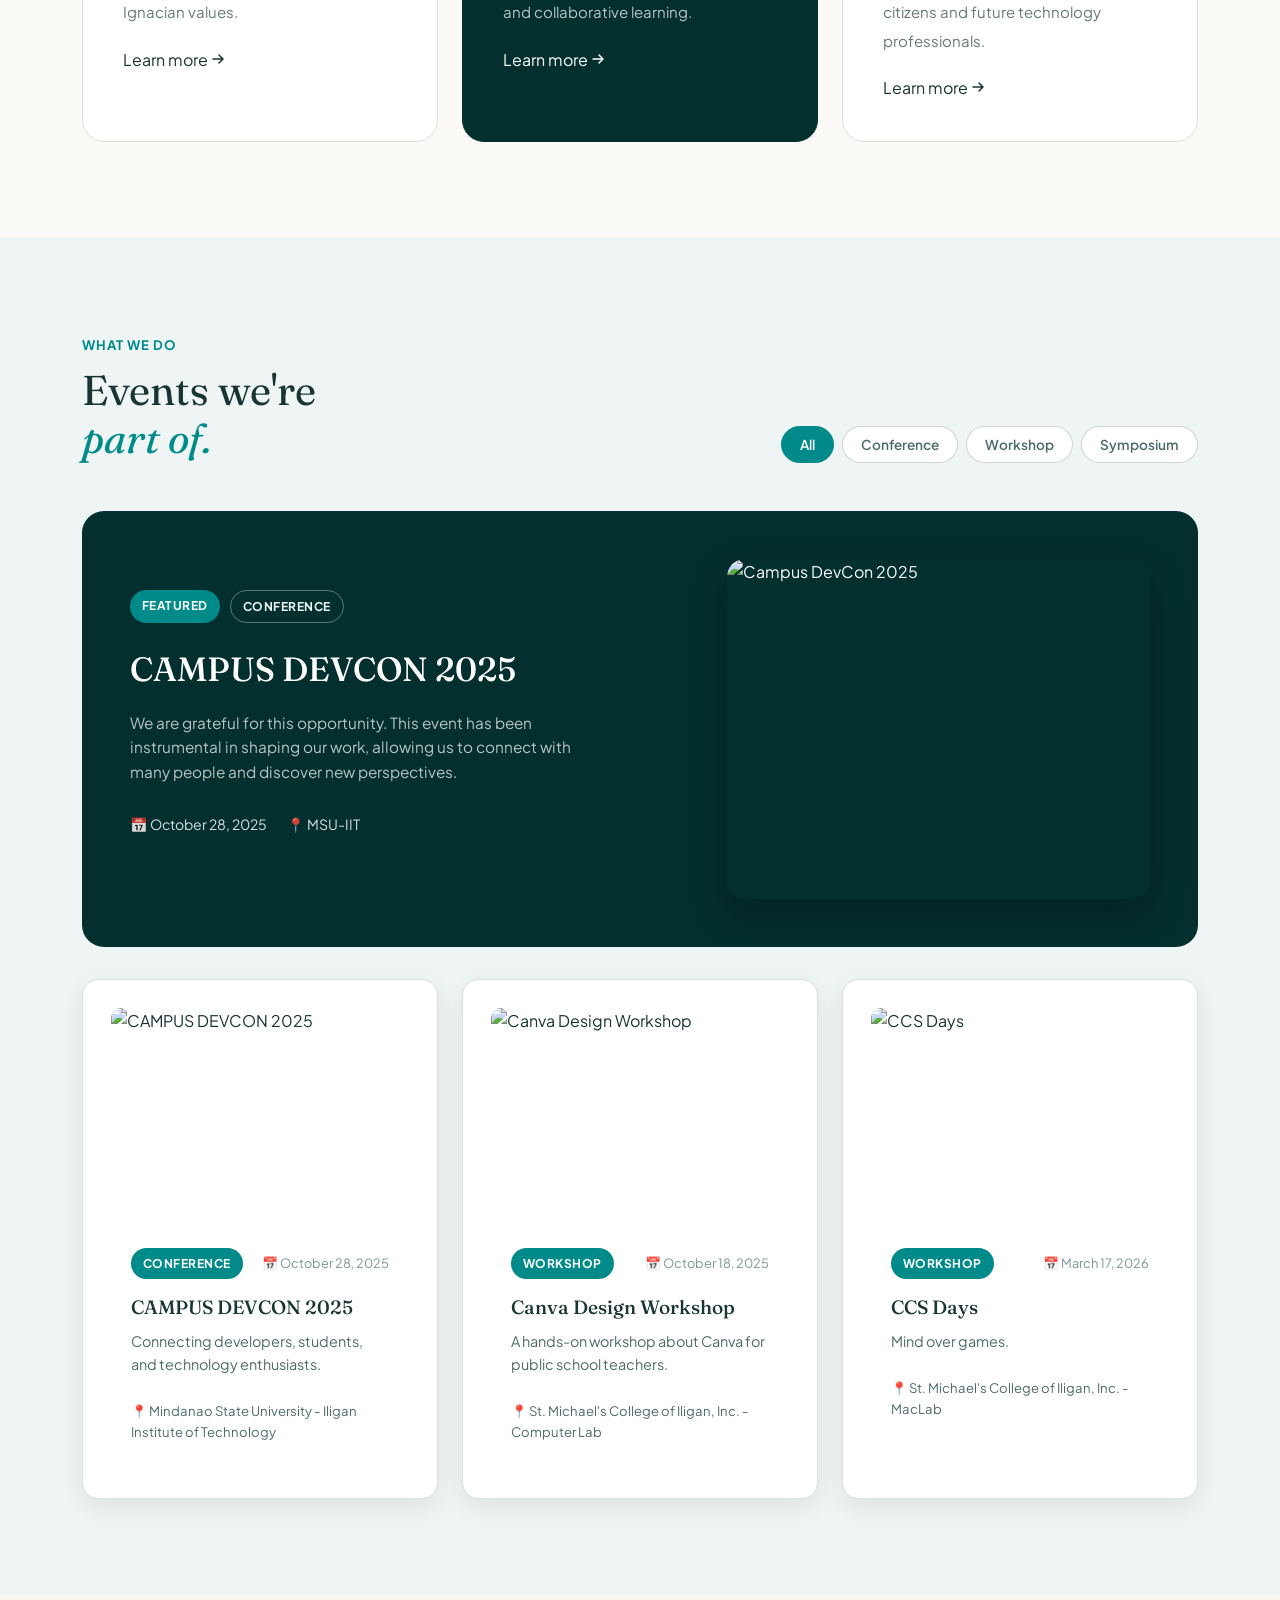
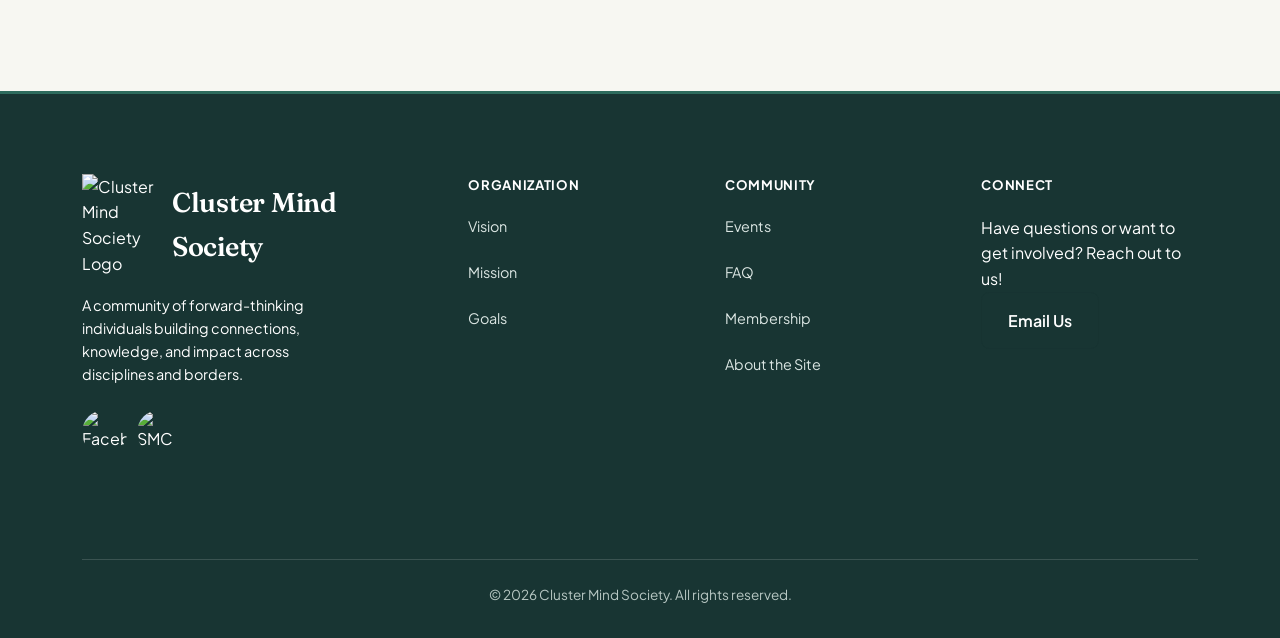
==== commit c024a5db: "finale 2.2" ====
--- a/frontend/index.html
+++ b/frontend/index.html
@@ -11,6 +11,8 @@
     <link rel="stylesheet" href="assets/css/homeStyles.css" />
     <link rel="stylesheet" href="assets/css/officersStyles.css">
     <link rel="stylesheet" href="assets/css/vmgStyles.css">
+    <link rel="stylesheet" href="assets/css/faqStyles.css">
+    <link rel="stylesheet" href="assets/css/aboutStyles.css">
 </head>
 <body>
     <div id="app"></div>
--- a/frontend/assets/css/homeStyles.css
+++ b/frontend/assets/css/homeStyles.css
@@ -96,7 +96,7 @@
 } */
 
 .logo-circle .logo-img {
-  width: 110px;
+  width: 80px;
 }
 
 .logo-text {
@@ -206,7 +206,9 @@
   background: var(--white);
   margin-bottom: 28px;
 }
-
+.hero-cover{
+    border-radius:30px;
+}
 .hero-tag-dot {
   width: 7px;
   height: 7px;
@@ -261,14 +263,13 @@
   font-weight: 600;
   transition: border-color .2s ease, background .2s ease;
 }
-.btn-outline:hover { border-color: var(--c500); background: var(--c700); }
+.btn-outline:hover { border-color: var(--c500); background: var(--c700); color: var(--white); }
 
 .hero-stats {
   display: grid;
   grid-template-columns: repeat(4, 1fr);
   gap: 24px;
   padding-top: 40px;
-  border-top: 1px solid var(--line);
 }
 
 .stat-val {
--- a/frontend/assets/css/officersStyles.css
+++ b/frontend/assets/css/officersStyles.css
@@ -327,22 +327,75 @@
     color:var(--c900);
     font-size:.85rem;
 }
-@media(max-width:900px){
-
-    .footer-content{
+@media (max-width: 700px) {
+    .tier--five-wrap{
+        padding-top:35px;
+    }
+    .tier--five-wrap::before{
+        left:5%;
+        right:5%;
+    }
+
+    .tier--five{
+        display:grid;
+        grid-template-columns:1fr 1fr;
+        grid-template-areas:
+            "a b"
+            "c c"
+            "d e";
+        gap:1.2rem;
+        justify-items:center;
+    }
+    .tier--five > *:nth-child(1){ grid-area:a; }
+    .tier--five > *:nth-child(2){ grid-area:b; }
+    .tier--five > *:nth-child(3){
+        grid-area:c;
+        justify-self:center;
+        width:65%;
+    }
+    .tier--five > *:nth-child(4){ grid-area:d; }
+    .tier--five > *:nth-child(5){ grid-area:e; }
+
+    .card--moderator{
+        max-width:100%;
+        transform:none;
+    }
+    .card--moderator:hover{
+        transform:translateY(-6px);
+    }
+    .card--principal,
+    .card--second{
+        max-width:100%;
+    }
+
+    .card{
+        padding:2rem 1.2rem;
+        border-radius:20px;
+        width:100%;
+    }
+    .name{
+        font-size:1.6rem;
+    }
+    .seal{
+        width:80px;
+        height:80px;
+    }
+    .seal span{
+        font-size:2rem;
+    }
+}
+
+@media (max-width:420px){
+    .tier--five{
         grid-template-columns:1fr;
-        gap:2rem;
-    }
-
-}
-@media(max-width:600px){
-    .footer-bottom{
-        flex-direction:column;
-        text-align:center;
-    }
-    .footer-legal{
-        flex-direction:column;
-        gap:.5rem;
-    }
-
+        grid-template-areas:
+            "a"
+            "b"
+            "c"
+            "d"
+            "e";
+    }
+    .tier--five > *:nth-child(3){
+        width:100%;
+    }
 }
--- a/frontend/assets/css/faqStyles.css
+++ b/frontend/assets/css/faqStyles.css
@@ -0,0 +1,47 @@
+
+/* ===== FAQ Section ===== */
+.faq{
+    display:grid;
+    gap:2rem;
+    margin-bottom:5rem;
+}
+.faq-card{
+    background:var(--card);
+    border:1px solid var(--line);
+    border-radius:22px;
+    padding:2.5rem;
+    transition:.3s;
+}
+.faq-card:hover{
+    transform:translateY(-4px);
+    box-shadow:0 18px 45px rgba(0,0,0,.08);
+}
+.faq-label{
+    display:inline-block;
+    background:#edf5f3;
+    color:var(--accent);
+    padding:.4rem .9rem;
+    border-radius:999px;
+    font-size:.8rem;
+    font-weight:700;
+    margin-bottom:1rem;
+    letter-spacing:.08em;
+    text-transform:uppercase;
+}
+.faq-card h2{
+    font-family:"Fraunces",serif;
+    font-size:2rem;
+    margin-bottom:1rem;
+}
+.faq-card p{
+    color:var(--muted);
+    line-height:1.9;
+}
+@media (max-width:768px){
+    .faq-card{
+        padding:2rem;
+    }
+    .faq-card h2{
+        font-size:1.6rem;
+    }
+}
--- a/frontend/assets/css/aboutStyles.css
+++ b/frontend/assets/css/aboutStyles.css
@@ -0,0 +1,193 @@
+@import url("https://fonts.googleapis.com/css2?family=Fraunces:wght@500;600;700&family=Plus+Jakarta+Sans:wght@400;500;600;700&display=swap");
+
+*{
+    margin:0;
+    padding:0;
+    box-sizing:border-box;
+}
+body{
+    background:var(--bg);
+    color:var(--ink);
+    font-family:"Plus Jakarta Sans",sans-serif;
+}
+.wrap{
+    width:min(1100px,92%);
+    margin:auto;
+}
+
+/* ===== Masthead ===== */
+.masthead{
+    display:flex;
+    justify-content:space-between;
+    align-items:center;
+    padding:2rem 0;
+    border-bottom:1px solid var(--line);
+    font-size:.9rem;
+}
+.masthead-mark{
+    display:flex;
+    align-items:center;
+    gap:.6rem;
+}
+.masthead-mark a{
+    text-decoration:none;
+    color:var(--accent);
+    font-weight:600;
+}
+.masthead-term{
+    color:var(--muted);
+}
+
+/* ===== Hero ===== */
+.hero{
+    text-align:center;
+    padding:5rem 0 4rem;
+}
+.hero h1{
+    font-family:"Fraunces",serif;
+    font-size:clamp(2.7rem,6vw,5rem);
+    line-height:1.1;
+}
+.hero em{
+    color:var(--accent);
+    font-style:italic;
+}
+.hero p{
+    max-width:700px;
+    margin:1.5rem auto 0;
+    color:var(--muted);
+    line-height:1.8;
+}
+
+/* ===== Description / About Section ===== */
+.description{
+    display:grid;
+    gap:2rem;
+    margin-bottom:5rem;
+}
+.description-card{
+    background:var(--card);
+    border:1px solid var(--line);
+    border-radius:22px;
+    padding:2.5rem;
+    transition:.3s;
+}
+.description-card:hover{
+    transform:translateY(-4px);
+    box-shadow:0 18px 45px rgba(0,0,0,.08);
+}
+.description-label{
+    display:inline-block;
+    background:#edf5f3;
+    color:var(--accent);
+    padding:.4rem .9rem;
+    border-radius:999px;
+    font-size:.8rem;
+    font-weight:700;
+    margin-bottom:1rem;
+    letter-spacing:.08em;
+    text-transform:uppercase;
+}
+.description-card h2{
+    font-family:"Fraunces",serif;
+    font-size:2rem;
+    margin-bottom:1rem;
+}
+.description-card p{
+    color:var(--muted);
+    line-height:1.9;
+}
+
+/* ===== Developers Grid ===== */
+.dev-grid{
+    display:grid;
+    grid-template-columns:repeat(auto-fit,minmax(240px,1fr));
+    gap:1.2rem;
+    margin-top:1.8rem;
+}
+.dev-item{
+    position:relative;
+    background:var(--bg);
+    border:1px solid var(--line);
+    border-radius:18px;
+    padding:1.8rem 1.5rem;
+    display:flex;
+    flex-direction:column;
+    align-items:center;
+    text-align:center;
+    gap:.3rem;
+    transition:.3s;
+}
+.dev-item:hover{
+    border-color:var(--accent);
+    transform:translateY(-3px);
+    box-shadow:0 12px 30px rgba(0,0,0,.06);
+}
+.dev-item::before{
+    content:attr(data-initials);
+    display:flex;
+    align-items:center;
+    justify-content:center;
+    width:64px;
+    height:64px;
+    border-radius:50%;
+    background:linear-gradient(135deg,var(--accent),#3f8c78);
+    color:#fff;
+    font-family:"Fraunces",serif;
+    font-weight:700;
+    font-size:1.3rem;
+    margin-bottom:.6rem;
+    letter-spacing:.02em;
+}
+.dev-name{
+    font-family:"Fraunces",serif;
+    font-size:1.05rem;
+    color:var(--ink);
+    font-weight:600;
+    line-height:1.3;
+}
+.dev-role{
+    font-size:.8rem;
+    color:var(--accent);
+    font-weight:600;
+    letter-spacing:.04em;
+    text-transform:uppercase;
+}
+
+/* ===== Footer ===== */
+.simple-footer{
+    background:var(--bg);
+    margin-top:4rem;
+    padding:1.5rem 0;
+    border-top:1px solid var(--line);
+    text-align:center;
+    color:var(--muted);
+    font-size:.85rem;
+}
+
+/* ===== Responsive ===== */
+@media (max-width:768px){
+
+    .masthead{
+        flex-direction:column;
+        align-items:flex-start;
+        gap:1rem;
+    }
+
+    .hero{
+        padding:4rem 0 3rem;
+    }
+
+    .description-card{
+        padding:2rem;
+    }
+
+    .description-card h2{
+        font-size:1.6rem;
+    }
+
+    .dev-grid{
+        grid-template-columns:1fr;
+    }
+
+}
